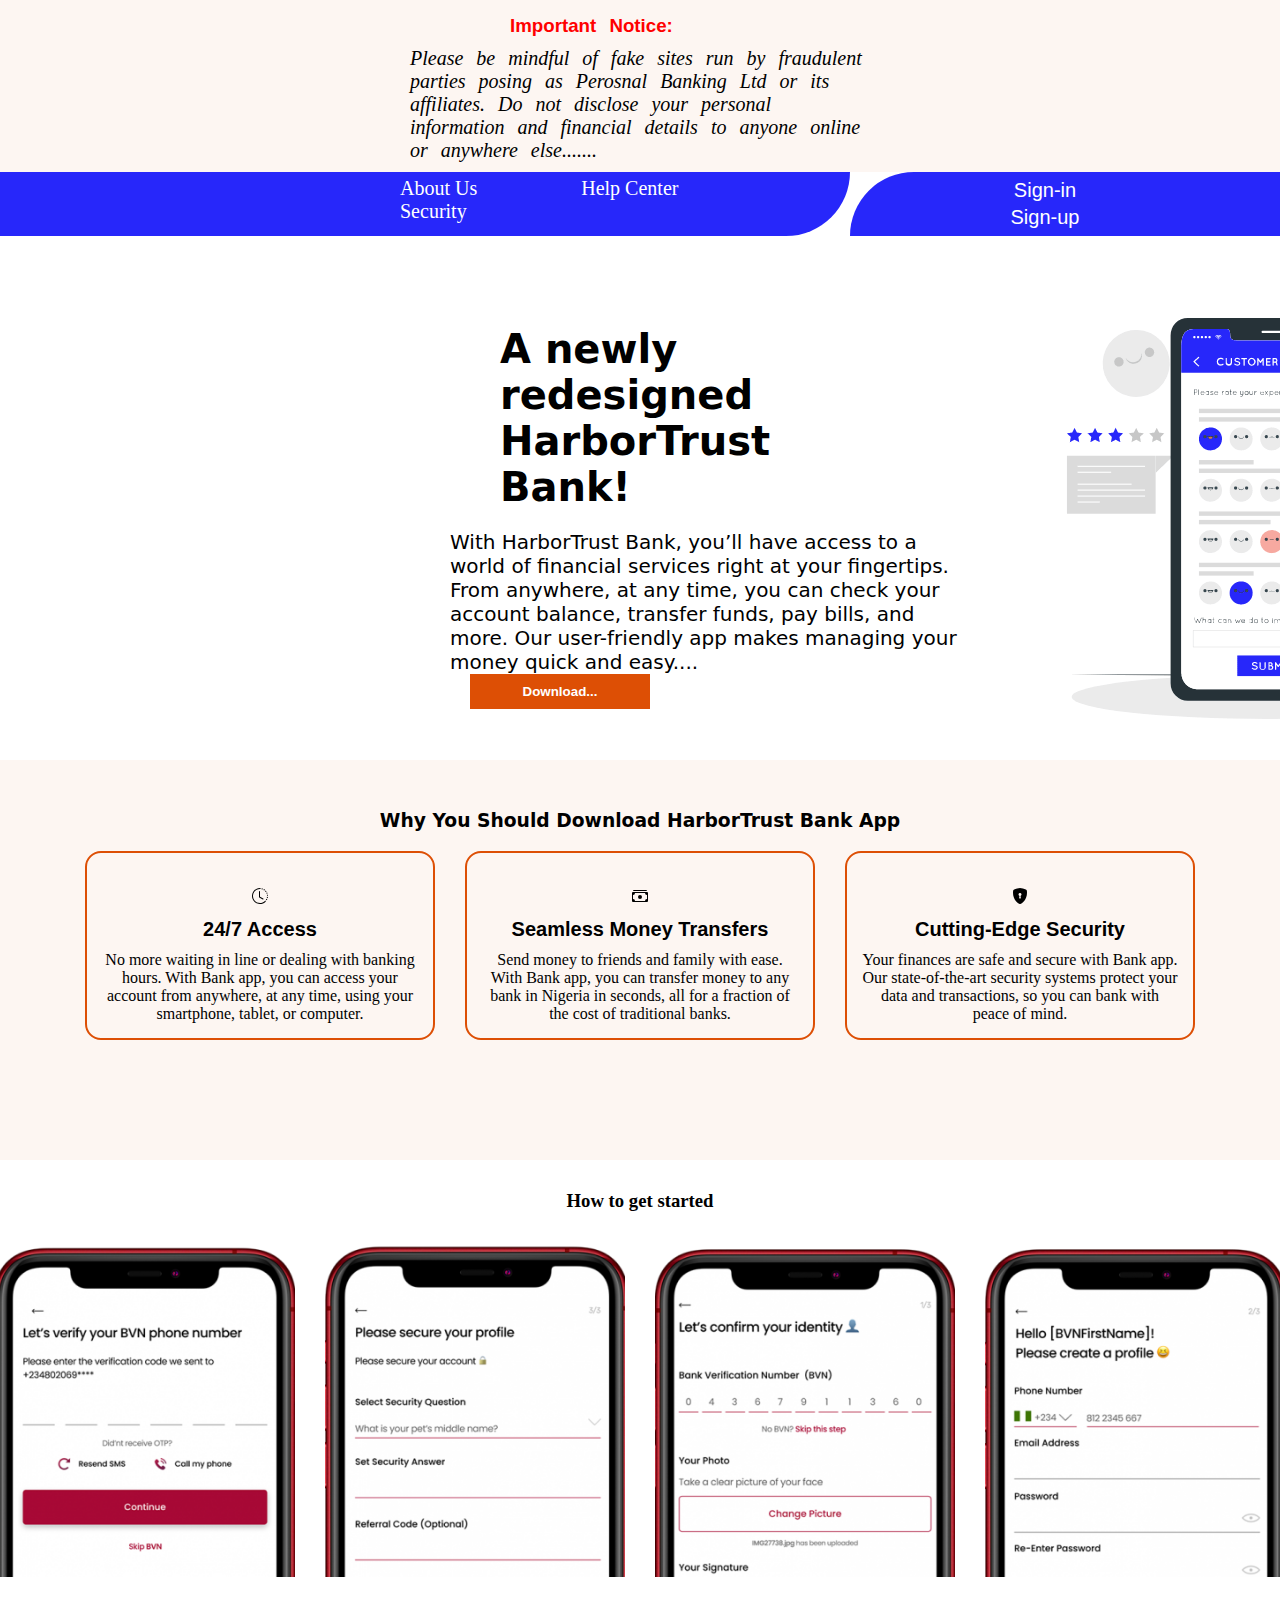
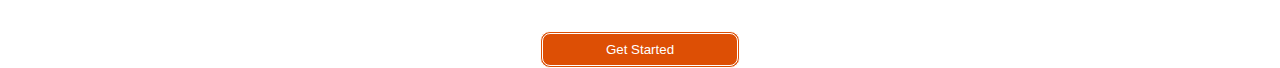
==== index.html @ cfc49578 "another" ====
<!DOCTYPE html>
<html lang="en">

<head>
    <meta charset="UTF-8">
    <meta name="viewport" content="width=device-width, initial-scale=1.0">
    <title>HarborTrust Bank</title>
    <link rel="stylesheet" href="style.css">
    <link href="https://cdn.jsdelivr.net/npm/bootstrap@5.3.2/dist/css/bootstrap.min.css" rel="stylesheet"
        integrity="sha384-T3c6CoIi6uLrA9TneNEoa7RxnatzjcDSCmG1MXxSR1GAsXEV/Dwwykc2MPK8M2HN" crossorigin="anonymous">

    <head>
        <link rel="stylesheet" href="https://cdnjs.cloudflare.com/ajax/libs/animate.css/4.1.1/animate.min.css" />
    </head>
</head>

<body>
    <div id="div">
        <h3>Important Notice:</h3>
        <p id="mind">Please be mindful of fake sites run by fraudulent parties posing as Perosnal Banking Ltd or its
            affiliates. Do not disclose your personal information and financial details to anyone online or anywhere
            else.......</p>
    </div>
    <div id="main">
        <div id="div1">
            <a href="about.html">About Us</a>
            <a href="">Help Center</a>
            <a href="">Security</a>
        </div>
        <div id="div2">
            <button onclick="disp()">Sign-in</button>
            <button onclick="disp2()">Sign-up</button>
        </div>
    </div>

    <div id="oh-new">
        <div id="new" class="animate__animated animate__backInLeft">
            <h2>A newly redesigned HarborTrust Bank!</h2>
            <p>With HarborTrust Bank, you’ll have access to a world of financial services right at your fingertips. From
                anywhere, at any time, you can check your account balance, transfer funds, pay bills, and more. Our
                user-friendly app makes managing your money quick and easy....</p>
            <button>Download...</button>
        </div>
        <div id="img" class="animate__animated animate__backInRight"><img src="image/Customer Survey.gif" alt=""></div>
    </div>

    <main>
        <div id="why">
            <h3>Why You Should Download HarborTrust Bank App</h3>
        </div>
        <section id="oh-sec" class="animate__animated animate__fadeInUp">
            <div id="sec">
                <svg xmlns="http://www.w3.org/2000/svg" width="16" height="16" fill="currentColor"
                    class="bi bi-clock-history" viewBox="0 0 16 16">
                    <path
                        d="M8.515 1.019A7 7 0 0 0 8 1V0a8 8 0 0 1 .589.022l-.074.997zm2.004.45a7.003 7.003 0 0 0-.985-.299l.219-.976c.383.086.76.2 1.126.342l-.36.933zm1.37.71a7.01 7.01 0 0 0-.439-.27l.493-.87a8.025 8.025 0 0 1 .979.654l-.615.789a6.996 6.996 0 0 0-.418-.302zm1.834 1.79a6.99 6.99 0 0 0-.653-.796l.724-.69c.27.285.52.59.747.91l-.818.576zm.744 1.352a7.08 7.08 0 0 0-.214-.468l.893-.45a7.976 7.976 0 0 1 .45 1.088l-.95.313a7.023 7.023 0 0 0-.179-.483zm.53 2.507a6.991 6.991 0 0 0-.1-1.025l.985-.17c.067.386.106.778.116 1.17l-1 .025zm-.131 1.538c.033-.17.06-.339.081-.51l.993.123a7.957 7.957 0 0 1-.23 1.155l-.964-.267c.046-.165.086-.332.12-.501zm-.952 2.379c.184-.29.346-.594.486-.908l.914.405c-.16.36-.345.706-.555 1.038l-.845-.535zm-.964 1.205c.122-.122.239-.248.35-.378l.758.653a8.073 8.073 0 0 1-.401.432l-.707-.707z" />
                    <path d="M8 1a7 7 0 1 0 4.95 11.95l.707.707A8.001 8.001 0 1 1 8 0v1z" />
                    <path
                        d="M7.5 3a.5.5 0 0 1 .5.5v5.21l3.248 1.856a.5.5 0 0 1-.496.868l-3.5-2A.5.5 0 0 1 7 9V3.5a.5.5 0 0 1 .5-.5z" />
                </svg>
                <h5>24/7 Access</h5>
                <p>No more waiting in line or dealing with banking hours. With Bank app, you can access your account
                    from anywhere, at any time, using your smartphone, tablet, or computer.</p>
            </div>
            <div id="sec">
                <svg xmlns="http://www.w3.org/2000/svg" width="16" height="16" fill="currentColor"
                    class="bi bi-cash-stack" viewBox="0 0 16 16">
                    <path d="M1 3a1 1 0 0 1 1-1h12a1 1 0 0 1 1 1H1zm7 8a2 2 0 1 0 0-4 2 2 0 0 0 0 4z" />
                    <path
                        d="M0 5a1 1 0 0 1 1-1h14a1 1 0 0 1 1 1v8a1 1 0 0 1-1 1H1a1 1 0 0 1-1-1V5zm3 0a2 2 0 0 1-2 2v4a2 2 0 0 1 2 2h10a2 2 0 0 1 2-2V7a2 2 0 0 1-2-2H3z" />
                </svg>
                <h5>Seamless Money Transfers</h5>
                <p>Send money to friends and family with ease. With Bank app, you can transfer money to any bank in
                    Nigeria in seconds, all for a fraction of the cost of traditional banks.</p>
            </div>
            <div id="sec">
                <svg xmlns="http://www.w3.org/2000/svg" width="16" height="16" fill="currentColor"
                    class="bi bi-shield-lock-fill" viewBox="0 0 16 16">
                    <path fill-rule="evenodd"
                        d="M8 0c-.69 0-1.843.265-2.928.56-1.11.3-2.229.655-2.887.87a1.54 1.54 0 0 0-1.044 1.262c-.596 4.477.787 7.795 2.465 9.99a11.777 11.777 0 0 0 2.517 2.453c.386.273.744.482 1.048.625.28.132.581.24.829.24s.548-.108.829-.24a7.159 7.159 0 0 0 1.048-.625 11.775 11.775 0 0 0 2.517-2.453c1.678-2.195 3.061-5.513 2.465-9.99a1.541 1.541 0 0 0-1.044-1.263 62.467 62.467 0 0 0-2.887-.87C9.843.266 8.69 0 8 0zm0 5a1.5 1.5 0 0 1 .5 2.915l.385 1.99a.5.5 0 0 1-.491.595h-.788a.5.5 0 0 1-.49-.595l.384-1.99A1.5 1.5 0 0 1 8 5z" />
                </svg>
                <h5>Cutting-Edge Security</h5>
                <p>Your finances are safe and secure with Bank app. Our state-of-the-art security systems protect your
                    data and transactions, so you can bank with peace of mind.</p>
            </div>
        </section>
    </main>

    <div id="start">
        <h3>How to get started</h3>
        <div id="imag">
        <div><img src="image/verify-your-phone-number-p68oiufdu0rmop8qscb4s92v0rpq16zkq2u1sdy8d4.png" alt="" width="300px"></div>
        <div><img src="image/secure-your-profile-p68oilyu4ig1s7l15qnhnt7poavf3x1zowyogwarx4.png" alt=""  width="300px"></div>
        <div><img src="image/confirm-your-identity-p68oifdyso71ixul85t3ocvhilrum1bvc0ea3ykj4o.png" alt=""  width="300px"></div>
        <div><img src="image/create-a-profile-p68oij5bk0c6tdp4m7flybxbw59bgtqsoj0812eyfs.png" alt=""  width="300px"></div>
        </div>
    </div>

    <div id="get">
        <button>Get Started</button>
    </div>

    <footer></footer>
    <script src="https://cdn.jsdelivr.net/npm/bootstrap@5.3.2/dist/js/bootstrap.bundle.min.js"
        integrity="sha384-C6RzsynM9kWDrMNeT87bh95OGNyZPhcTNXj1NW7RuBCsyN/o0jlpcV8Qyq46cDfL"
        crossorigin="anonymous"></script>

        <script src="javascript.js"></script>
</body>

</html>
---- style.css ----
* {
    padding: 0;
    margin: 0;
    box-sizing: border-box;
}

#div {
    width: 100%;
    background-color: #fdf6f2;
    padding: 10px;
    word-spacing: 8px;
}

#div>h3 {
    margin-top: 5px;
    color: red;
    font-family: sans-serif;
    margin-left: 500px;
}

#mind {
    margin-left: 400px;
    margin-right: 400px;
    margin-top: 10px;
    font-style: italic;
    font-size: 20px;
    /* animation: mind 50s 1ms forwards infinite; */
    /* transform: translate(400px); */
}

/* @keyframes mind{ */
/* from{ */
/* transform: translate(100%); */
/* } */
/* to{ */
/* transform: translate(-100%); */
/* } */
/* } */
#main {
    display: flex;
}

#div1 {
    width: 100%;
    padding: 5px;
    background-color: rgb(39, 39, 250);
    border-bottom-right-radius: 100px;
    padding-left: 300px;
}

#div1>a {
    color: white;
    margin-left: 100px;
    text-decoration: none;
    font-family: serif;
    font-size: 20px;
}

#div2 {
    width: 50%;
    padding: 5px;
    background-color: rgb(39, 39, 250);
    text-align: right;
    padding-right: 160px;
    /* margin-left: 960px; */
    border-top-left-radius: 100px;
}

#div2>a{
    text-decoration: none !important;
    color: white;
}

#div2>button{
    padding: 2px;
    width: 150px;
    margin-left: 60px;
    font-family: sans-serif;
    font-size: 20px;
    text-decoration: none;
    cursor: pointer;
    border: none;
    background-color: rgb(39, 39, 250);
    color: white;
}

#div2>button:hover{
    background-color: white;
    color: #dd4f05;
    border-radius: 100px;
}

#oh-new{
    display: flex;
}

#new{
    /* margin: 100px 300px; */
    margin-top: 90px;
    margin-left: 400px;
    margin-right: 50px;
    
}

#new>p{
    margin-left: 50px;
    margin-right: 10px;
    margin-top: 20px;
    font-family: system-ui, -apple-system, BlinkMacSystemFont, 'Segoe UI', Roboto, Oxygen, Ubuntu, Cantarell, 'Open Sans', 'Helvetica Neue', sans-serif;
    font-size: 20px;
}

#new>h2{
    margin-left: 100px;
    margin-right: 200px;
    font-family: system-ui, -apple-system, BlinkMacSystemFont, 'Segoe UI', Roboto, Oxygen, Ubuntu, Cantarell, 'Open Sans', 'Helvetica Neue', sans-serif;
    font-size: 40px;
}

#new>button{
    margin-left: 70px;
    width: 180px;
    padding: 10px;
    border: none;
    background-color: #dd4f05;
    color: white;
    font-family: sans-serif;
    font-weight: 700;
}

#img{
    margin-top: 20px;
    margin-right: 300px;
}

#why{
    text-align: center;
    padding-top: 50px;
}

#why>h3{
    font-family: system-ui, -apple-system, BlinkMacSystemFont, 'Segoe UI', Roboto, Oxygen, Ubuntu, Cantarell, 'Open Sans', 'Helvetica Neue', sans-serif;
    font-weight: 700;
}

main{
    width: 100%;
    height: 400px;
    background-color: #fdf6f2;
}

#oh-sec{
    display: flex;
    justify-content: center;
    gap: 30px;
}

#sec{
    width: 350px;
    padding: 15px;
    border: 2px solid #dd4f05;
    border-radius: 1rem;
    text-align: center;
    margin-top: 20px;
}

#sec>svg{
    margin-top: 20px;
    margin-bottom: 10px;
}

#sec>svg:hover{
    color: #dd4f05;
}

#sec>h5{
    font-family: sans-serif;
    font-weight: bold;
    font-size: 20px;
    margin-bottom: 10px;
}

     /* About */
     *{
        padding: 0;
        margin: 0;
        box-sizing: border-box;
    }

#about{
    width: 100%;
    height: 700px;
    background-color: #3ed6ad;
    background-image: url(image/banner-c0c076bf.png);
    background-size: cover;
    background-repeat: no-repeat;
    padding-top: 170px;
    text-align: center;
}

#body{
    width: 1000px;
    height: 800px;
    background-color: white;
    margin-left: 25%;
    border-radius: 10px;
}

#start{
    text-align: center;
    margin-top: 30px;
}

#imag{
    margin-top: 30px;
    display: flex;
    justify-content: center;
    gap: 30px;
}

#imag>div:hover{
    border: 1px solid white;
}

#get{
    text-align: center;
    margin-top: 50px;
}

#get>button{
    width: 200px;
    padding: 8px;
    border-radius: 10px;
    border: none;
    background-color: #dd4f05;
    color: white;
    border-style: double;
}
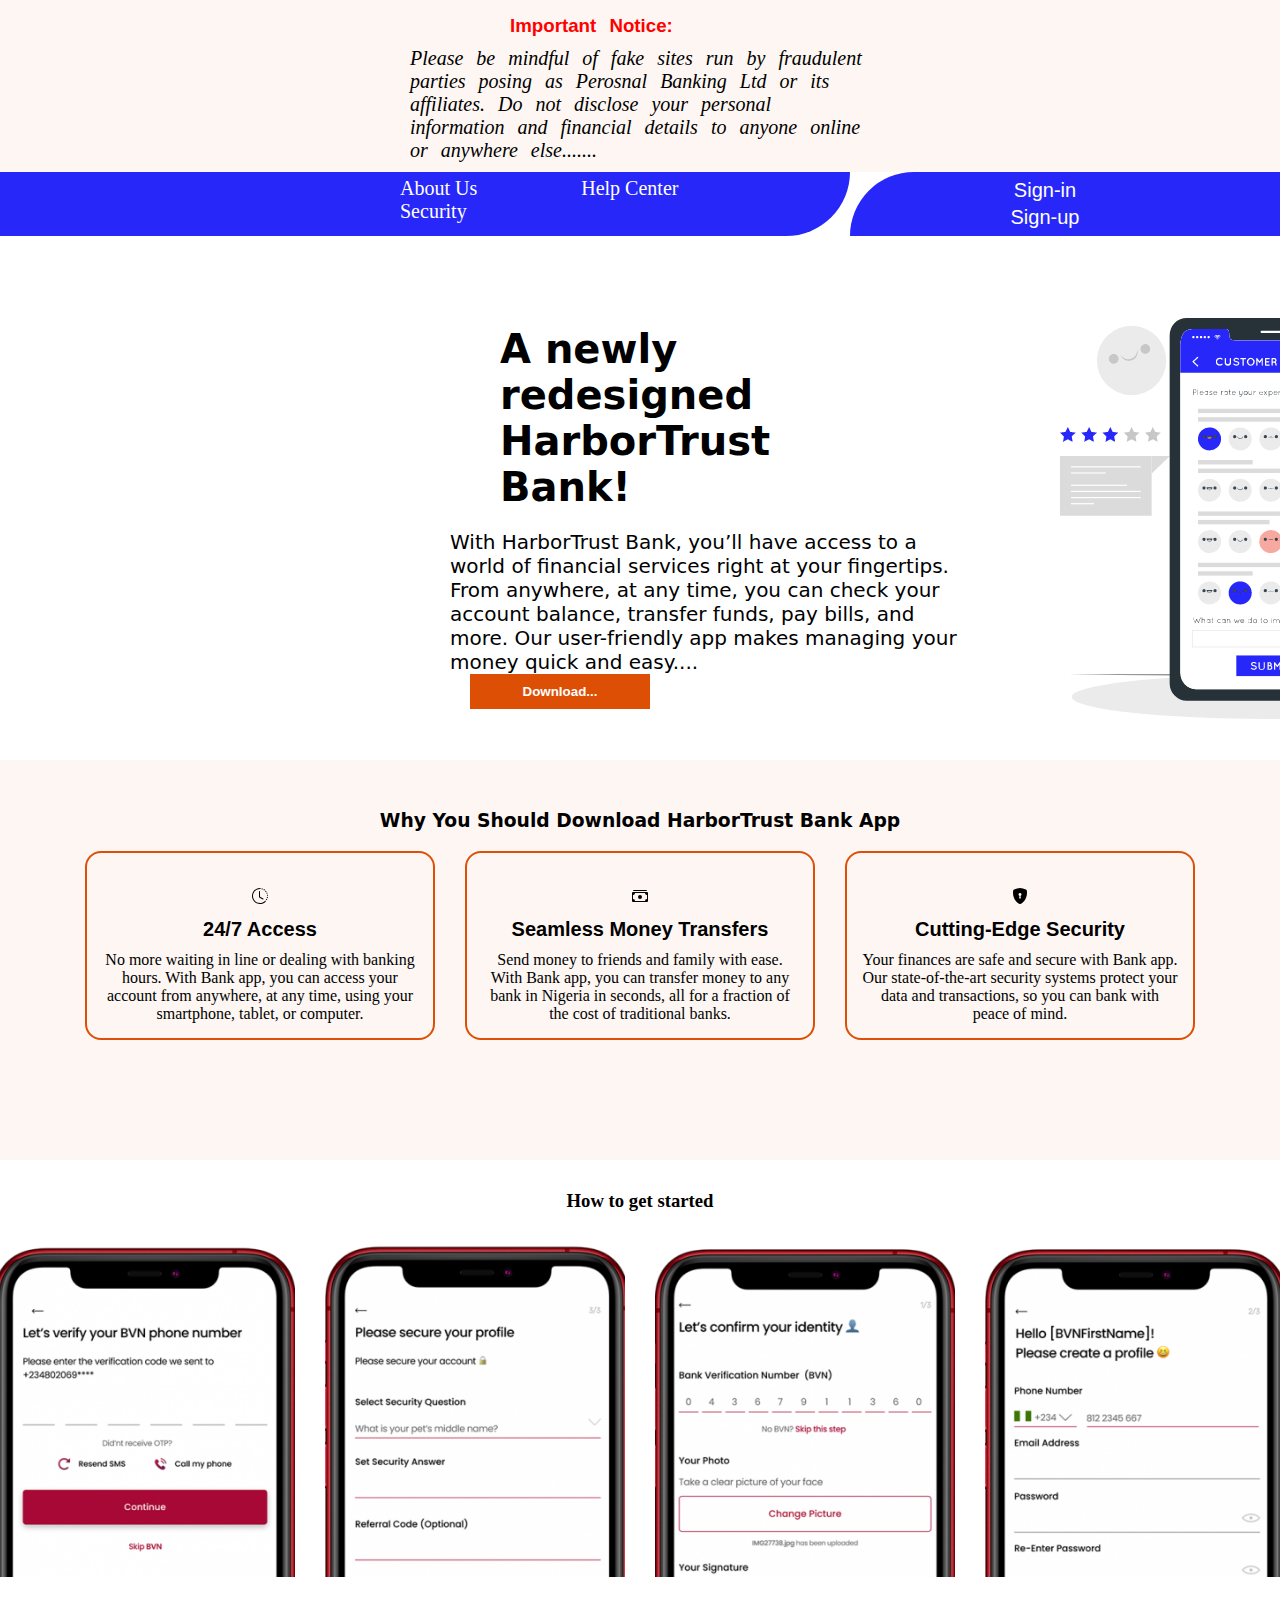
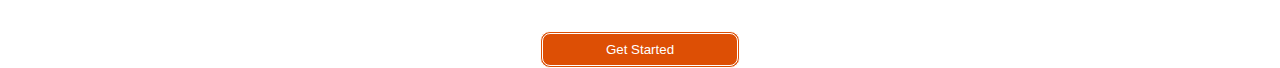
==== commit ea1dd3ce: "more" ====
--- a/index.html
+++ b/index.html
@@ -89,10 +89,10 @@
     <div id="start">
         <h3>How to get started</h3>
         <div id="imag">
-        <div><img src="image/verify-your-phone-number-p68oiufdu0rmop8qscb4s92v0rpq16zkq2u1sdy8d4.png" alt="" width="300px"></div>
-        <div><img src="image/secure-your-profile-p68oilyu4ig1s7l15qnhnt7poavf3x1zowyogwarx4.png" alt=""  width="300px"></div>
-        <div><img src="image/confirm-your-identity-p68oifdyso71ixul85t3ocvhilrum1bvc0ea3ykj4o.png" alt=""  width="300px"></div>
-        <div><img src="image/create-a-profile-p68oij5bk0c6tdp4m7flybxbw59bgtqsoj0812eyfs.png" alt=""  width="300px"></div>
+        <div id="ver"><img src="image/verify-your-phone-number-p68oiufdu0rmop8qscb4s92v0rpq16zkq2u1sdy8d4.png" alt="" width="300px"></div>
+        <div id="ver"><img src="image/secure-your-profile-p68oilyu4ig1s7l15qnhnt7poavf3x1zowyogwarx4.png" alt=""  width="300px"></div>
+        <div id="ver"><img src="image/confirm-your-identity-p68oifdyso71ixul85t3ocvhilrum1bvc0ea3ykj4o.png" alt=""  width="300px"></div>
+        <div id="ver"><img src="image/create-a-profile-p68oij5bk0c6tdp4m7flybxbw59bgtqsoj0812eyfs.png" alt=""  width="300px"></div>
         </div>
     </div>
 
--- a/style.css
+++ b/style.css
@@ -218,9 +218,13 @@
     gap: 30px;
 }
 
-#imag>div:hover{
-    border: 1px solid white;
-}
+#ver:hover{
+    transition: all 1s ease-in;
+    scale: 110% !important;
+}
+
+
+
 
 #get{
     text-align: center;
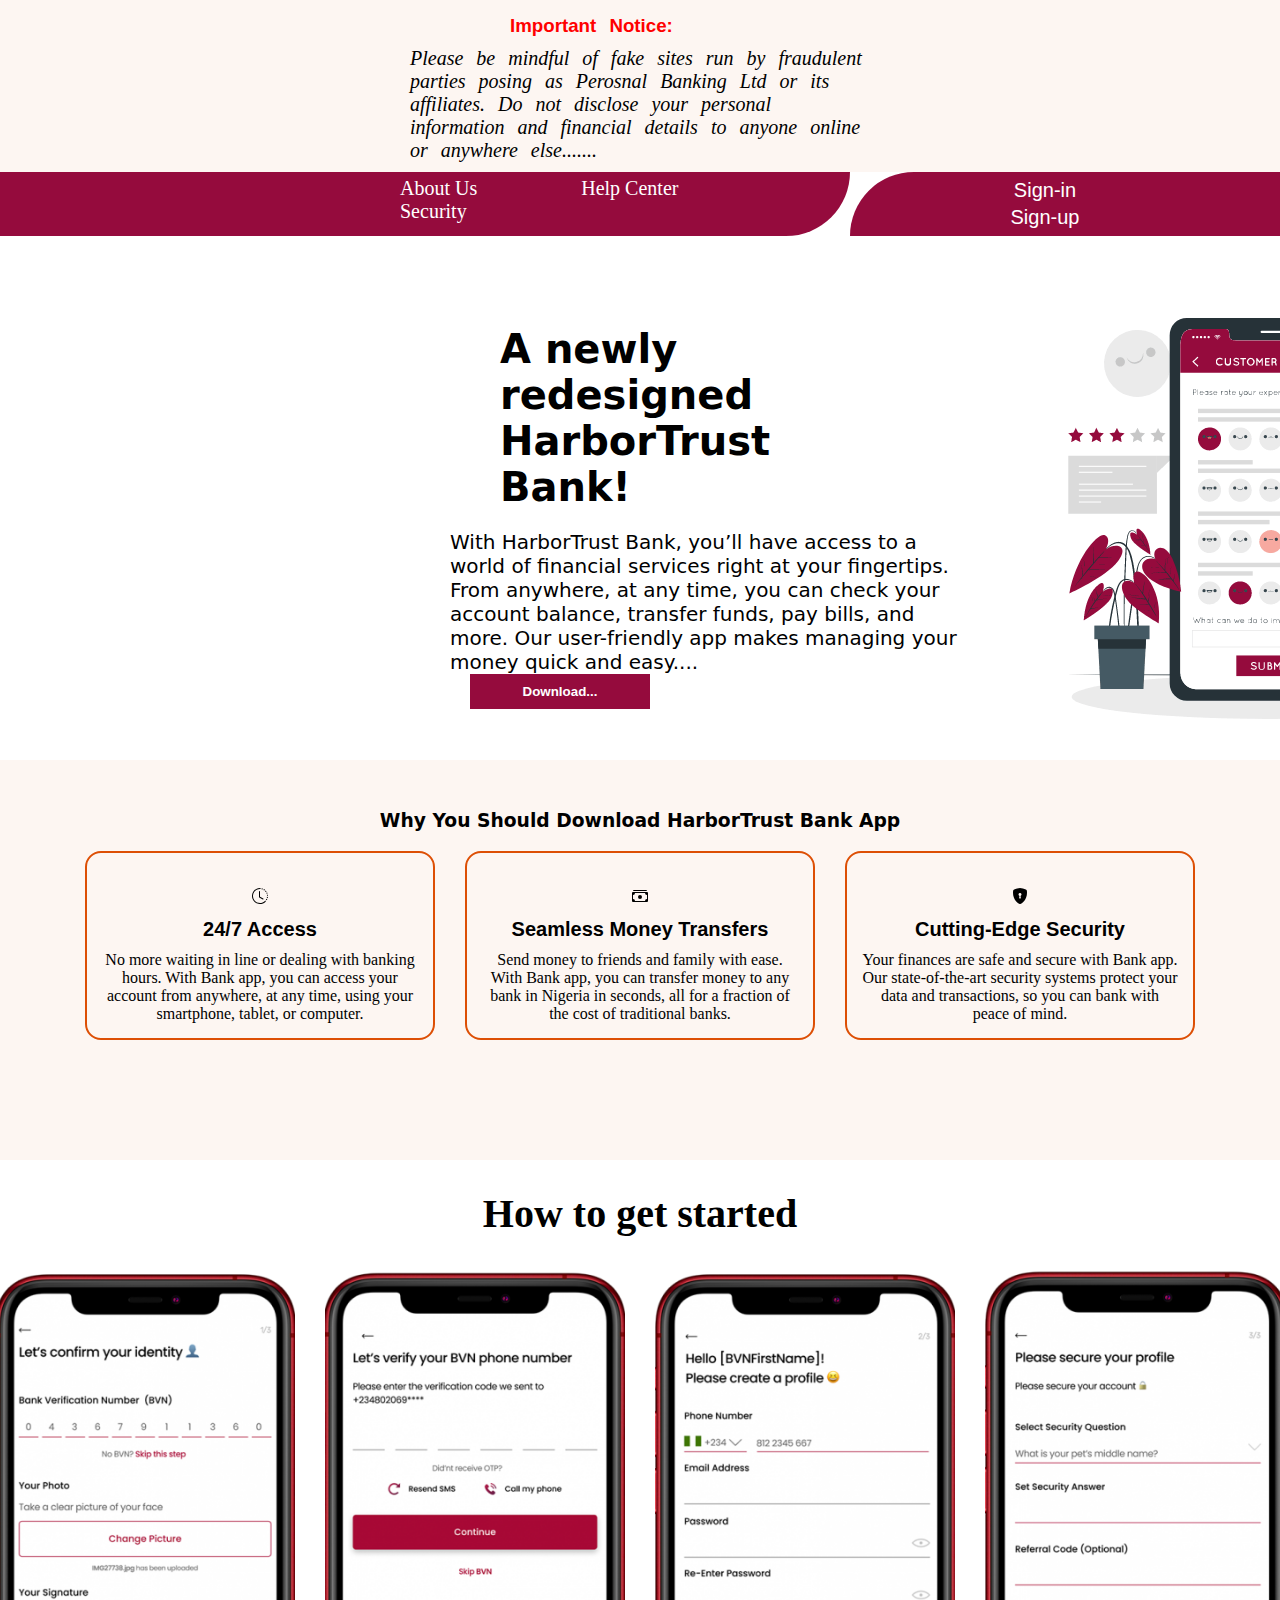
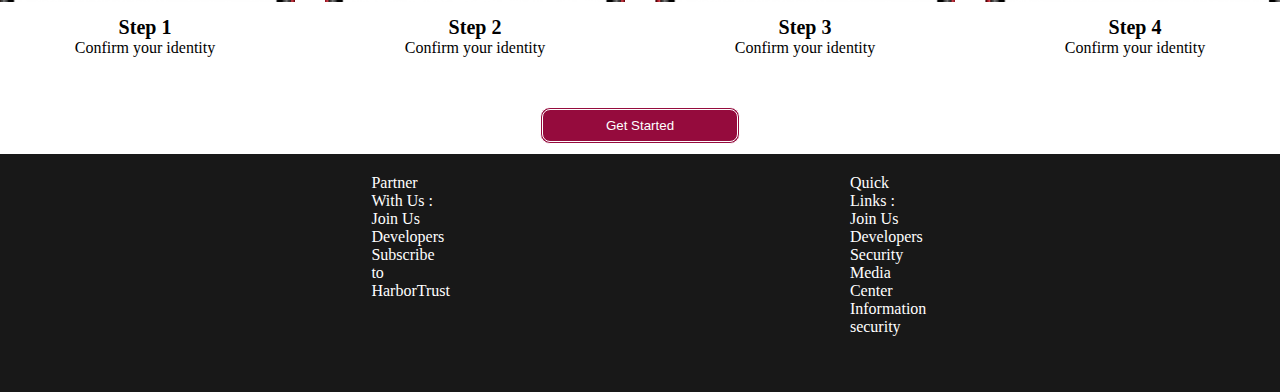
==== commit 7184d4f3: "add more" ====
--- a/index.html
+++ b/index.html
@@ -89,10 +89,22 @@
     <div id="start">
         <h3>How to get started</h3>
         <div id="imag">
-        <div id="ver"><img src="image/verify-your-phone-number-p68oiufdu0rmop8qscb4s92v0rpq16zkq2u1sdy8d4.png" alt="" width="300px"></div>
-        <div id="ver"><img src="image/secure-your-profile-p68oilyu4ig1s7l15qnhnt7poavf3x1zowyogwarx4.png" alt=""  width="300px"></div>
-        <div id="ver"><img src="image/confirm-your-identity-p68oifdyso71ixul85t3ocvhilrum1bvc0ea3ykj4o.png" alt=""  width="300px"></div>
-        <div id="ver"><img src="image/create-a-profile-p68oij5bk0c6tdp4m7flybxbw59bgtqsoj0812eyfs.png" alt=""  width="300px"></div>
+        <div id="ver"><img src="image/confirm-your-identity-p68oifdyso71ixul85t3ocvhilrum1bvc0ea3ykj4o.png" alt=""  width="300px">
+            <h4>Step 1</h4>
+            <p>Confirm your identity</p>
+        </div>
+        <div id="ver"><img src="image/verify-your-phone-number-p68oiufdu0rmop8qscb4s92v0rpq16zkq2u1sdy8d4.png" alt="" width="300px">
+            <h4>Step 2</h4>
+            <p>Confirm your identity</p>
+        </div>
+        <div id="ver"><img src="image/create-a-profile-p68oij5bk0c6tdp4m7flybxbw59bgtqsoj0812eyfs.png" alt=""  width="300px">
+            <h4>Step 3</h4>
+            <p>Confirm your identity</p>
+        </div>
+        <div id="ver"><img src="image/secure-your-profile-p68oilyu4ig1s7l15qnhnt7poavf3x1zowyogwarx4.png" alt=""  width="300px">
+            <h4>Step 4</h4>
+            <p>Confirm your identity</p>
+        </div>
         </div>
     </div>
 
@@ -100,7 +112,42 @@
         <button>Get Started</button>
     </div>
 
-    <footer></footer>
+    <footer>
+        <div id="foot">
+        <div id="Company">
+            <p>Company:</p>
+            <p id="com"><a href="">About us</a></p>
+            <p><a href="">HarborTrust Bank</a></p>
+            <p><a href="">Help Center</a></p>
+            <p><a href="">Security and fraud</a></p>
+            <p><a href="">Website Accessibility</a></p>
+            <p><a href="">Privacy Policy</a></p>
+        </div>
+
+        <div id="Partner">
+            <p>Partner With Us :</p>
+            <p><a href="">Join Us</a></p>
+            <p><a href="">Developers</a></p>
+            <p><a href="">Subscribe to HarborTrust</a></p>
+        </div>
+
+        <div id="quick">
+            <p>Quick Links :</p>
+            <p><a href="">Join Us</a></p>
+            <p><a href="">Developers</a></p>
+            <p><a href="">Security</a></p>
+            <p><a href="">Media Center</a></p>
+            <p><a href="">Information security</a></p>
+        </div>
+
+        <div id="support">
+            <p>Supported :</p>
+            <img src="" alt="">
+            <p><a href="">Connect with us :</a></p>
+            <img src="" alt="">
+        </div>
+    </div>
+    </footer>
     <script src="https://cdn.jsdelivr.net/npm/bootstrap@5.3.2/dist/js/bootstrap.bundle.min.js"
         integrity="sha384-C6RzsynM9kWDrMNeT87bh95OGNyZPhcTNXj1NW7RuBCsyN/o0jlpcV8Qyq46cDfL"
         crossorigin="anonymous"></script>
--- a/style.css
+++ b/style.css
@@ -43,7 +43,7 @@
 #div1 {
     width: 100%;
     padding: 5px;
-    background-color: rgb(39, 39, 250);
+    background-color: #950b3d;
     border-bottom-right-radius: 100px;
     padding-left: 300px;
 }
@@ -59,7 +59,7 @@
 #div2 {
     width: 50%;
     padding: 5px;
-    background-color: rgb(39, 39, 250);
+    background-color: #950b3d;
     text-align: right;
     padding-right: 160px;
     /* margin-left: 960px; */
@@ -80,13 +80,13 @@
     text-decoration: none;
     cursor: pointer;
     border: none;
-    background-color: rgb(39, 39, 250);
+    background-color: #950b3d;
     color: white;
 }
 
 #div2>button:hover{
     background-color: white;
-    color: #dd4f05;
+    color:#950b3d;
     border-radius: 100px;
 }
 
@@ -122,7 +122,7 @@
     width: 180px;
     padding: 10px;
     border: none;
-    background-color: #dd4f05;
+    background-color: #950b3d;
     color: white;
     font-family: sans-serif;
     font-weight: 700;
@@ -179,6 +179,116 @@
     font-size: 20px;
     margin-bottom: 10px;
 }
+
+#start{
+    text-align: center;
+    margin-top: 30px;
+}
+
+#start>h3{
+    font-weight: bold;
+    font-size: 40px;
+}
+
+#imag{
+    margin-top: 30px;
+    display: flex;
+    justify-content: center;
+    gap: 30px;
+}
+
+#ver:hover{
+    transition: all 1s ease-in;
+    scale: 110% !important;
+}
+
+#ver>h4{
+    margin-top: 10px;
+    font-size: 20px;
+    font-weight: bold;
+}
+
+#get{
+    text-align: center;
+    margin-top: 50px;
+}
+
+#get>button{
+    width: 200px;
+    padding: 8px;
+    border-radius: 10px;
+    border: none;
+    background-color:#950b3d;
+    color: white;
+    border-style: double;
+}
+
+#foot{
+    margin-top: 10px;
+    background-color: #181818;
+    display: flex;
+    justify-content: center;
+    padding: 20px;
+    gap: 400px;
+}
+
+#Company{
+    color: white;
+}
+
+#Company>p>a{
+    color: white !important;
+    text-decoration: none;
+}
+
+#Company>p>a:hover{
+    color: #950b3d !important;
+}
+
+#Partner{
+    color: white;
+}
+
+#Partner>p>a{
+    color: white !important;
+    text-decoration: none;
+}
+
+#Partner>p>a:hover{
+    color: #950b3d !important;
+}
+
+#quick{
+    color: white;
+}
+
+#quick>p>a{
+    color: white !important;
+    text-decoration: none;
+}
+
+#quick>p>a:hover{
+    color: #950b3d !important;
+}
+
+#support{
+    color: white;
+}
+
+#support>p>a{
+    color: white !important;
+    text-decoration: none;
+}
+
+#support>p>a:hover{
+    color: #950b3d !important;
+}
+
+
+
+
+
+
 
      /* About */
      *{
@@ -204,39 +314,4 @@
     background-color: white;
     margin-left: 25%;
     border-radius: 10px;
-}
-
-#start{
-    text-align: center;
-    margin-top: 30px;
-}
-
-#imag{
-    margin-top: 30px;
-    display: flex;
-    justify-content: center;
-    gap: 30px;
-}
-
-#ver:hover{
-    transition: all 1s ease-in;
-    scale: 110% !important;
-}
-
-
-
-
-#get{
-    text-align: center;
-    margin-top: 50px;
-}
-
-#get>button{
-    width: 200px;
-    padding: 8px;
-    border-radius: 10px;
-    border: none;
-    background-color: #dd4f05;
-    color: white;
-    border-style: double;
 }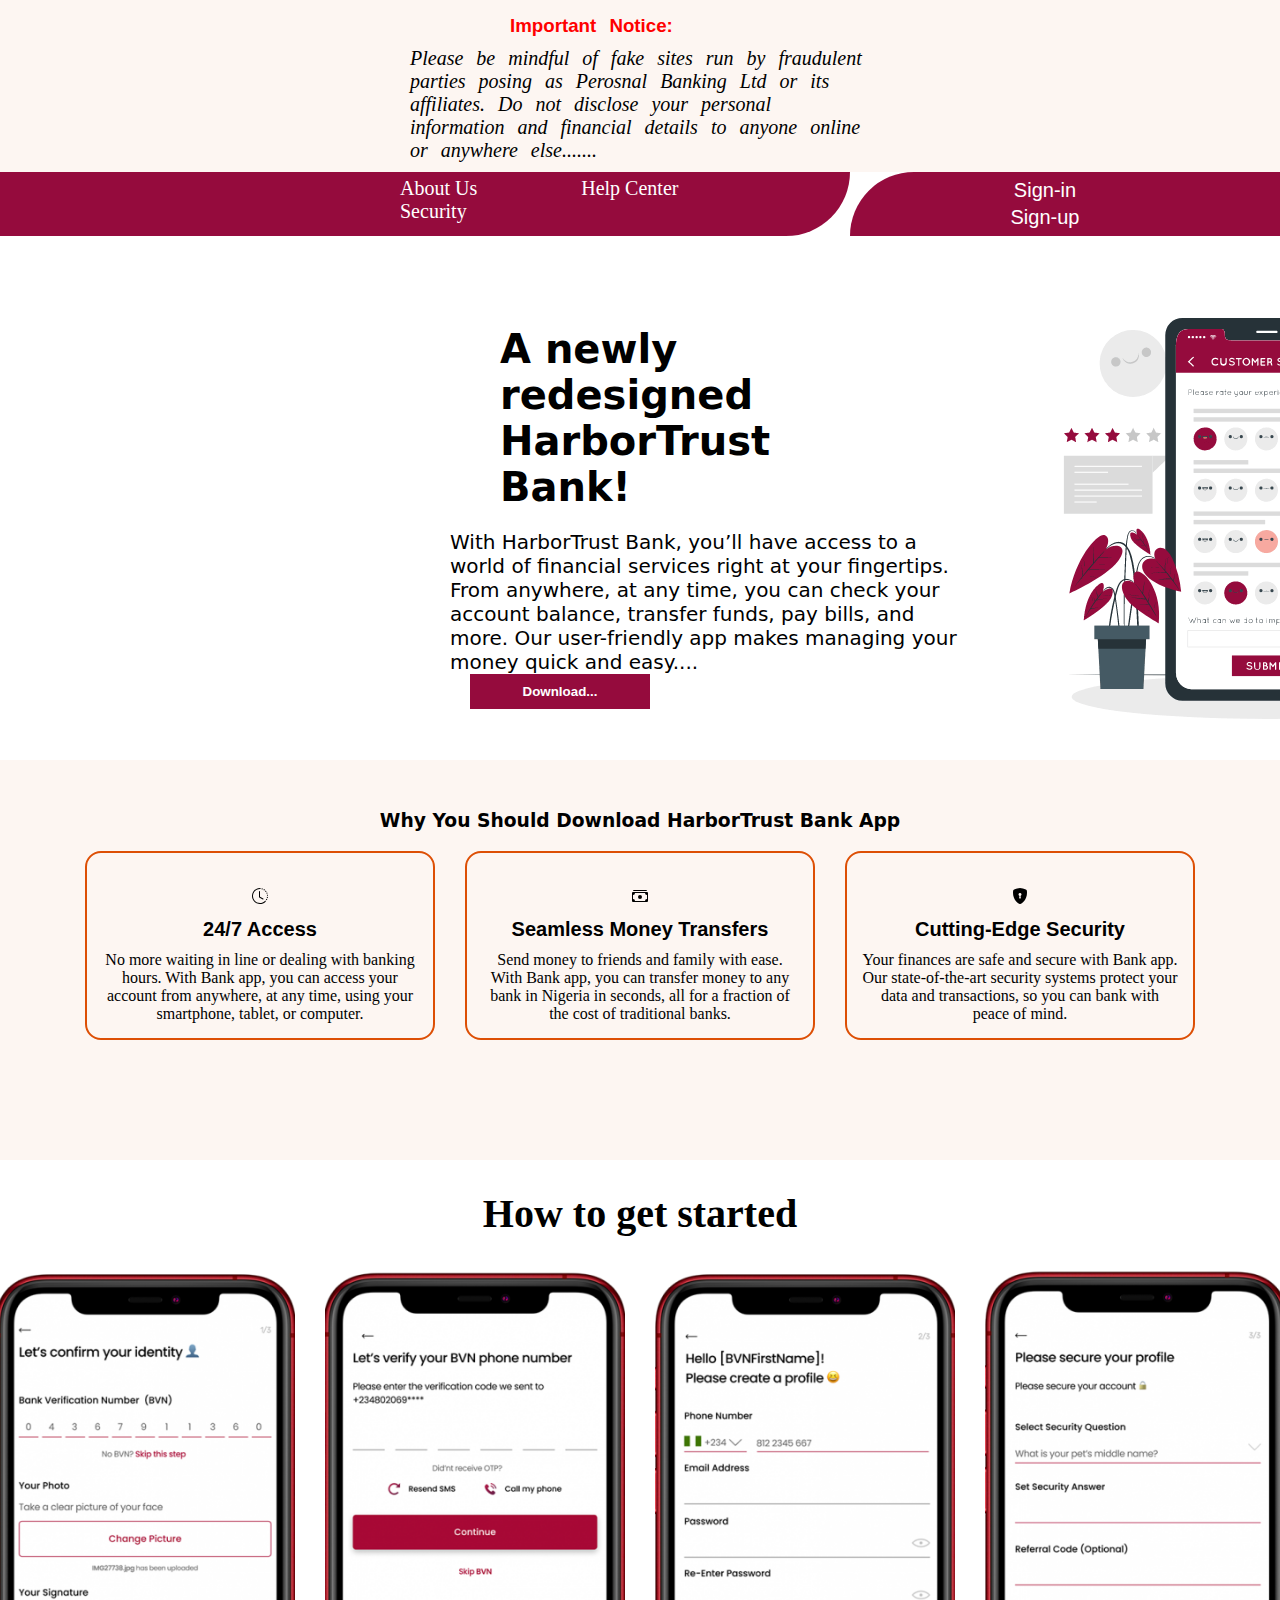
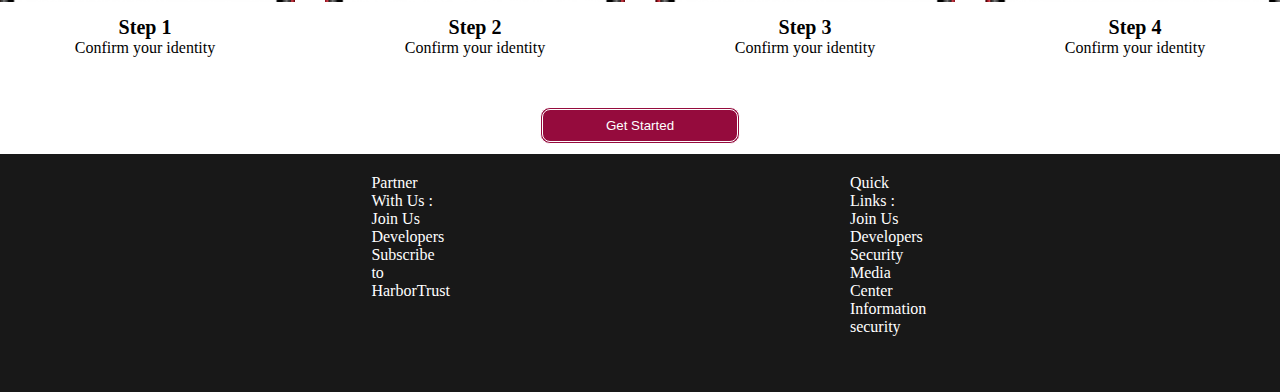
==== commit d9f8b418: "add more" ====
--- a/index.html
+++ b/index.html
@@ -6,8 +6,6 @@
     <meta name="viewport" content="width=device-width, initial-scale=1.0">
     <title>HarborTrust Bank</title>
     <link rel="stylesheet" href="style.css">
-    <link href="https://cdn.jsdelivr.net/npm/bootstrap@5.3.2/dist/css/bootstrap.min.css" rel="stylesheet"
-        integrity="sha384-T3c6CoIi6uLrA9TneNEoa7RxnatzjcDSCmG1MXxSR1GAsXEV/Dwwykc2MPK8M2HN" crossorigin="anonymous">
 
     <head>
         <link rel="stylesheet" href="https://cdnjs.cloudflare.com/ajax/libs/animate.css/4.1.1/animate.min.css" />
@@ -44,7 +42,7 @@
         <div id="img" class="animate__animated animate__backInRight"><img src="image/Customer Survey.gif" alt=""></div>
     </div>
 
-    <main>
+    <main class="all">
         <div id="why">
             <h3>Why You Should Download HarborTrust Bank App</h3>
         </div>
@@ -148,9 +146,7 @@
         </div>
     </div>
     </footer>
-    <script src="https://cdn.jsdelivr.net/npm/bootstrap@5.3.2/dist/js/bootstrap.bundle.min.js"
-        integrity="sha384-C6RzsynM9kWDrMNeT87bh95OGNyZPhcTNXj1NW7RuBCsyN/o0jlpcV8Qyq46cDfL"
-        crossorigin="anonymous"></script>
+
 
         <script src="javascript.js"></script>
 </body>
--- a/style.css
+++ b/style.css
@@ -2,6 +2,7 @@
     padding: 0;
     margin: 0;
     box-sizing: border-box;
+  
 }
 
 #div {
@@ -314,4 +315,86 @@
     background-color: white;
     margin-left: 25%;
     border-radius: 10px;
+}
+
+
+
+
+@media(max-width:780px){
+ #main{
+    width: 100%;
+    /* display: none; */
+ }
+ #div2> button{
+    background-color: transparent;
+    margin-left: 0px;
+ }
+#div1>a{
+    margin-left: 30px;
+    margin-top: 80px;
+}
+ #div1{
+    width: 50%;
+    padding-left:0px;
+ }
+ #div2{
+    justify-content: space-around;
+    align-items: center;
+    width:50%;
+    font-size: 7px;
+    display: flex;
+  }
+  #div{
+    display: none;
+  }
+  #oh .new{
+    display: flex;
+    justify-content: center;
+    align-items: center;
+    width: 60%;
+  }
+  #new{
+    margin-left:30px;
+    margin-right:0px;
+  }
+  #new h2{
+    width: 100%;
+  }
+  #new h2{
+    margin-left: 0px;
+    font-size: 28px;
+    width: 100%;
+  }
+  #new p{
+    font-size: 17px;
+    margin-left: 0px;
+  }
+  #new button{
+    margin-left: 0px;
+    margin-top: 30px;
+  }
+  #img img{
+    margin-top: 50px;
+    width: 340px;
+  }
+  #imag img{
+    width: 150px;
+  }
+  #oh-sec{
+    gap: 5px;
+    flex-direction: column;
+  }#sec{
+    margin-left: 100px;
+    width: 550px;
+    height: 200px;
+  }
+  #foot{
+    gap: 50px;
+    /* display: none; */
+  }
+main{
+    width: 100%;
+    overflow-x: hidden;
+    height: 800px;
+}
 }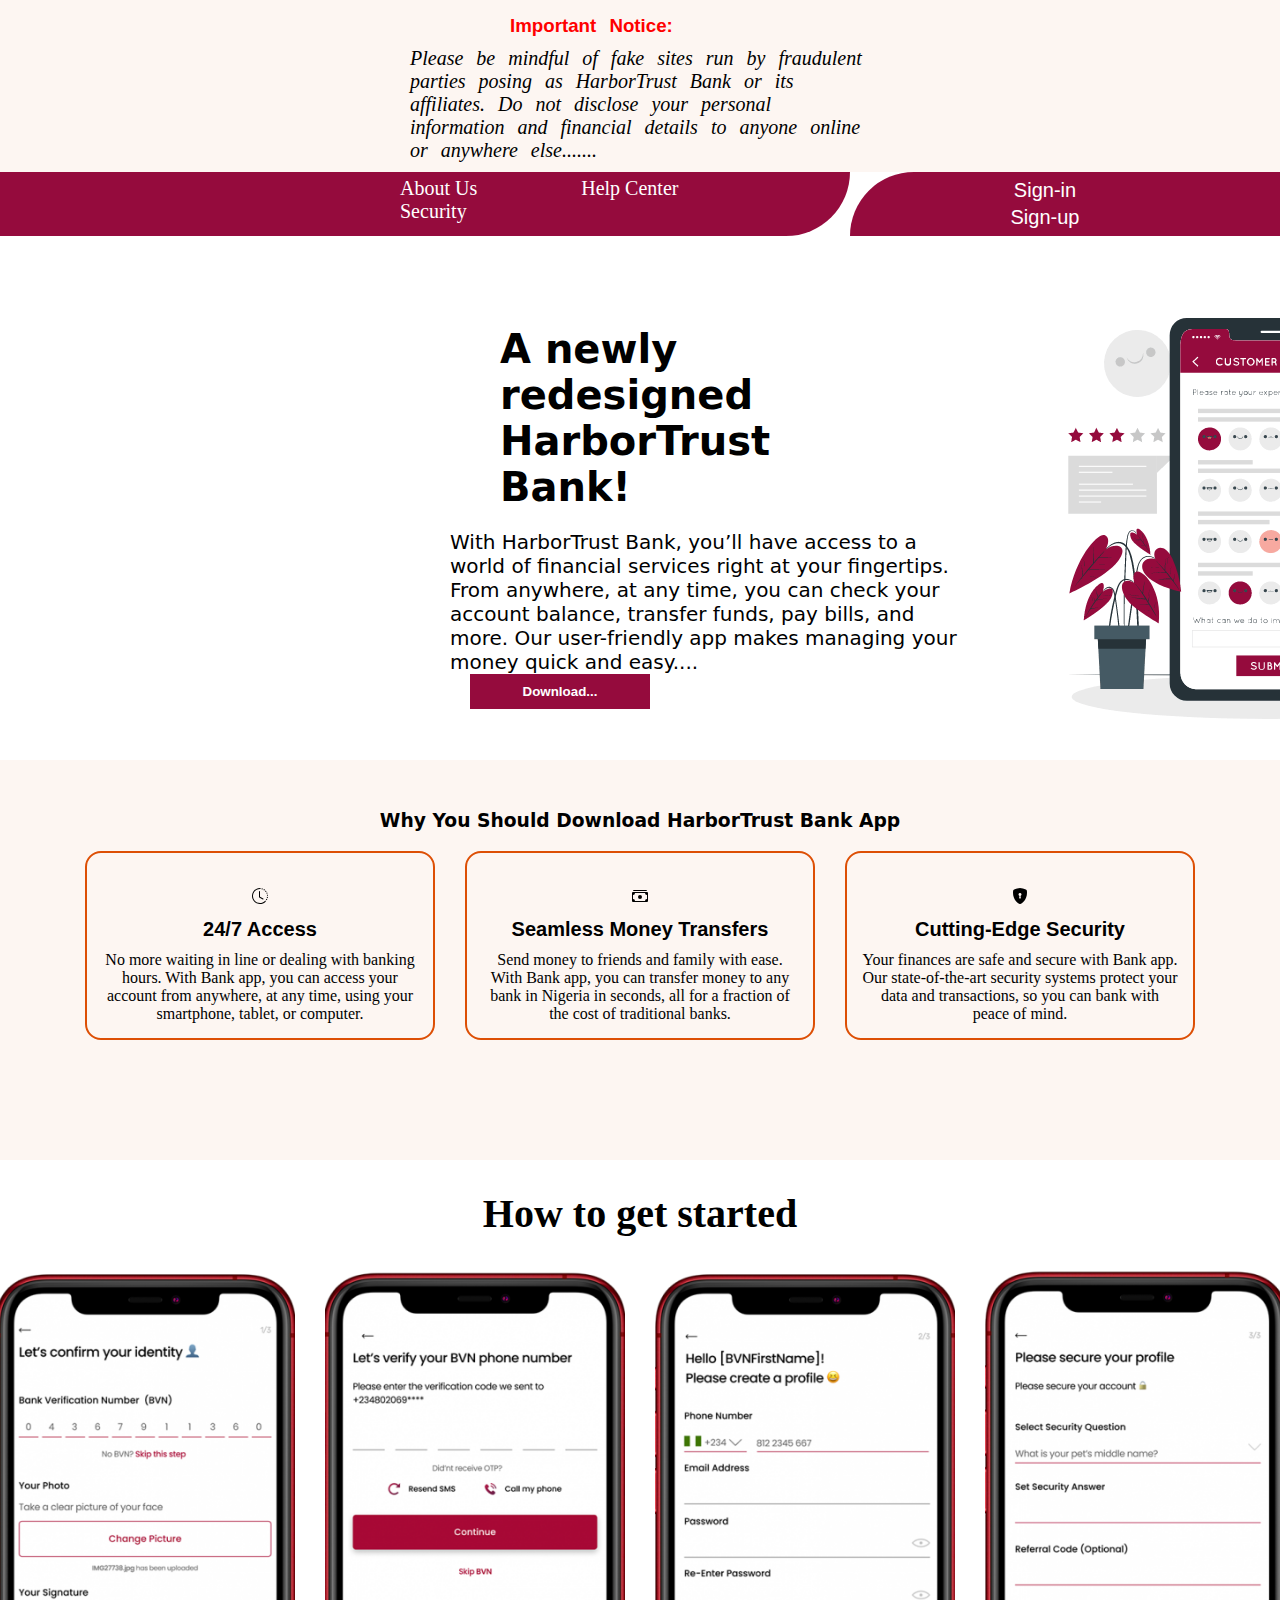
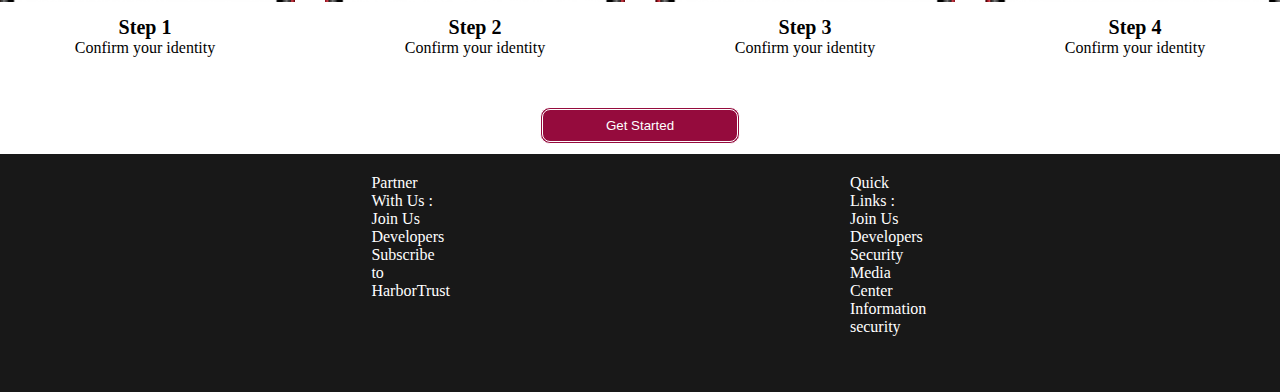
==== commit 5f320275: "add more" ====
--- a/index.html
+++ b/index.html
@@ -15,15 +15,15 @@
 <body>
     <div id="div">
         <h3>Important Notice:</h3>
-        <p id="mind">Please be mindful of fake sites run by fraudulent parties posing as Perosnal Banking Ltd or its
+        <p id="mind">Please be mindful of fake sites run by fraudulent parties posing as HarborTrust Bank or its
             affiliates. Do not disclose your personal information and financial details to anyone online or anywhere
             else.......</p>
     </div>
     <div id="main">
         <div id="div1">
             <a href="about.html">About Us</a>
-            <a href="">Help Center</a>
-            <a href="">Security</a>
+            <a href="HelpCenter.html">Help Center</a>
+            <a href="Security.html">Security</a>
         </div>
         <div id="div2">
             <button onclick="disp()">Sign-in</button>
@@ -44,7 +44,7 @@
 
     <main class="all">
         <div id="why">
-            <h3>Why You Should Download HarborTrust Bank App</h3>
+            <h3 class="animate__animated animate__fadeInUp">Why You Should Download HarborTrust Bank App</h3>
         </div>
         <section id="oh-sec" class="animate__animated animate__fadeInUp">
             <div id="sec">
--- a/style.css
+++ b/style.css
@@ -301,7 +301,7 @@
 #about{
     width: 100%;
     height: 700px;
-    background-color: #3ed6ad;
+    background-color:  #950b3d;
     background-image: url(image/banner-c0c076bf.png);
     background-size: cover;
     background-repeat: no-repeat;
@@ -309,16 +309,84 @@
     text-align: center;
 }
 
+#about>h1{
+    color: white;
+}
+
+strong{
+    font-family: sans-serif;
+    font-size: 20px;
+}
+
 #body{
     width: 1000px;
-    height: 800px;
+    height: 700px;
     background-color: white;
     margin-left: 25%;
     border-radius: 10px;
-}
-
-
-
+    padding-top: 30px;
+    padding-left: 40px;
+    padding-right: 40px;
+}
+
+#body>p{
+    font-family: 'Segoe UI', Tahoma, Geneva, Verdana, sans-serif;
+    font-size: 25px;
+    font-style: italic;
+    margin-top: 30px;
+    word-spacing: 10px;
+}
+
+/* security */
+
+.div {
+    width: 100%;
+    background-color: #fdf6f2;
+    padding: 10px;
+    word-spacing: 8px;
+    border: solid 1px  #950b3d;
+    box-shadow:1px 1px 2px #950b3d;
+}
+
+.div>h3 {
+    margin-top: 5px;
+    color: red;
+    font-family: sans-serif;
+    margin-left: 500px;
+}
+
+.mind {
+    margin-left: 400px;
+    margin-right: 400px;
+    margin-top: 10px;
+    font-style: italic;
+    font-size: 20px;
+}
+
+.sec{
+    width: 100%;
+    height: 300px;
+    background-image: url(image/personal-e-banking-banner.jpg);
+    background-size: cover;
+    background-position: bottom;
+}
+
+.dive{
+    display: flex;
+    margin-top: 2px;
+    margin-left: 400px;
+    padding-top: 50px;
+    font-size: 25px;
+}
+
+.dive>p>a{
+    text-decoration: none;
+    padding-left: 10px;
+}
+
+.dive>p{
+    
+}
 
 @media(max-width:780px){
  #main{
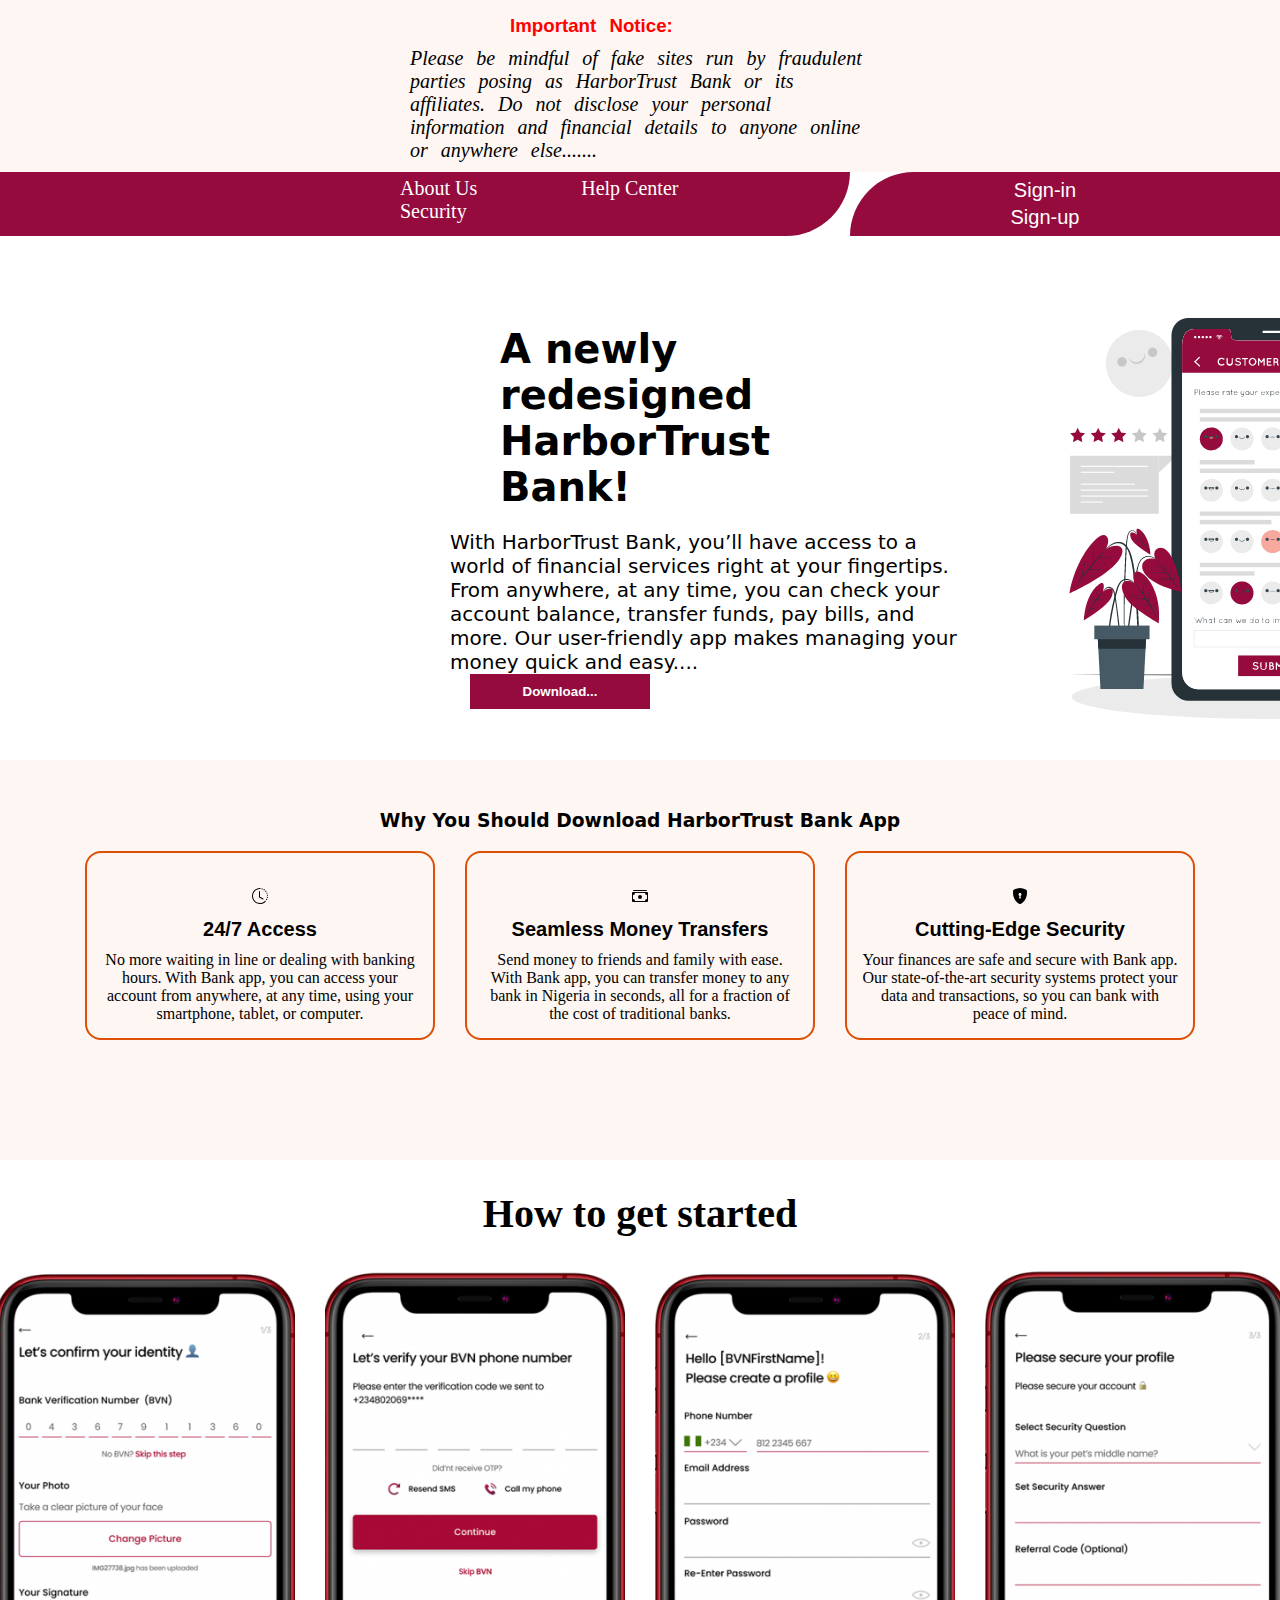
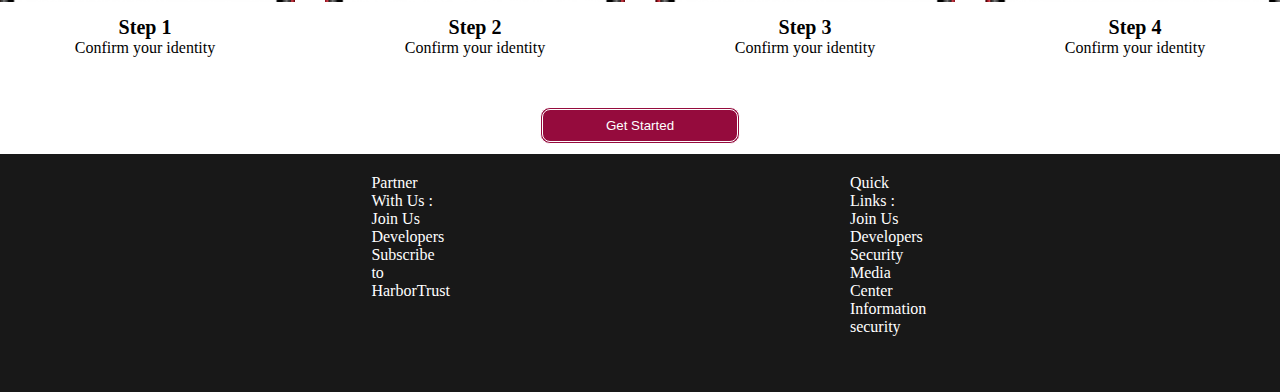
==== commit 12d30b7a: "add more in security" ====
--- a/index.html
+++ b/index.html
@@ -41,6 +41,7 @@
         </div>
         <div id="img" class="animate__animated animate__backInRight"><img src="image/Customer Survey.gif" alt=""></div>
     </div>
+    <!-- <div class="scrib"></div> -->
 
     <main class="all">
         <div id="why">
@@ -114,10 +115,10 @@
         <div id="foot">
         <div id="Company">
             <p>Company:</p>
-            <p id="com"><a href="">About us</a></p>
+            <p id="com"><a href="about.html">About us</a></p>
             <p><a href="">HarborTrust Bank</a></p>
-            <p><a href="">Help Center</a></p>
-            <p><a href="">Security and fraud</a></p>
+            <p><a href="HelpCenter.html">Help Center</a></p>
+            <p><a href="Security.html">Security and fraud</a></p>
             <p><a href="">Website Accessibility</a></p>
             <p><a href="">Privacy Policy</a></p>
         </div>
@@ -133,9 +134,9 @@
             <p>Quick Links :</p>
             <p><a href="">Join Us</a></p>
             <p><a href="">Developers</a></p>
-            <p><a href="">Security</a></p>
+            <p><a href="Security.html">Security</a></p>
             <p><a href="">Media Center</a></p>
-            <p><a href="">Information security</a></p>
+            <p><a href="Security.html">Information security</a></p>
         </div>
 
         <div id="support">
--- a/style.css
+++ b/style.css
@@ -2,7 +2,7 @@
     padding: 0;
     margin: 0;
     box-sizing: border-box;
-  
+
 }
 
 #div {
@@ -29,14 +29,6 @@
     /* transform: translate(400px); */
 }
 
-/* @keyframes mind{ */
-/* from{ */
-/* transform: translate(100%); */
-/* } */
-/* to{ */
-/* transform: translate(-100%); */
-/* } */
-/* } */
 #main {
     display: flex;
 }
@@ -67,12 +59,12 @@
     border-top-left-radius: 100px;
 }
 
-#div2>a{
+#div2>a {
     text-decoration: none !important;
     color: white;
 }
 
-#div2>button{
+#div2>button {
     padding: 2px;
     width: 150px;
     margin-left: 60px;
@@ -85,25 +77,25 @@
     color: white;
 }
 
-#div2>button:hover{
+#div2>button:hover {
     background-color: white;
-    color:#950b3d;
+    color: #950b3d;
     border-radius: 100px;
 }
 
-#oh-new{
-    display: flex;
-}
-
-#new{
+#oh-new {
+    display: flex;
+}
+
+#new {
     /* margin: 100px 300px; */
     margin-top: 90px;
     margin-left: 400px;
     margin-right: 50px;
-    
-}
-
-#new>p{
+
+}
+
+#new>p {
     margin-left: 50px;
     margin-right: 10px;
     margin-top: 20px;
@@ -111,14 +103,14 @@
     font-size: 20px;
 }
 
-#new>h2{
+#new>h2 {
     margin-left: 100px;
     margin-right: 200px;
     font-family: system-ui, -apple-system, BlinkMacSystemFont, 'Segoe UI', Roboto, Oxygen, Ubuntu, Cantarell, 'Open Sans', 'Helvetica Neue', sans-serif;
     font-size: 40px;
 }
 
-#new>button{
+#new>button {
     margin-left: 70px;
     width: 180px;
     padding: 10px;
@@ -129,34 +121,42 @@
     font-weight: 700;
 }
 
-#img{
+#img {
     margin-top: 20px;
     margin-right: 300px;
 }
 
-#why{
+.scrib{
+    width: 30px;
+    height: 40px;
+    background-color: #950b3d;
+    border-top-right-radius: 100px;
+    border-bottom-right-radius: 100px;
+}
+
+#why {
     text-align: center;
     padding-top: 50px;
 }
 
-#why>h3{
+#why>h3 {
     font-family: system-ui, -apple-system, BlinkMacSystemFont, 'Segoe UI', Roboto, Oxygen, Ubuntu, Cantarell, 'Open Sans', 'Helvetica Neue', sans-serif;
     font-weight: 700;
 }
 
-main{
+main {
     width: 100%;
     height: 400px;
     background-color: #fdf6f2;
 }
 
-#oh-sec{
+#oh-sec {
     display: flex;
     justify-content: center;
     gap: 30px;
 }
 
-#sec{
+#sec {
     width: 350px;
     padding: 15px;
     border: 2px solid #dd4f05;
@@ -165,66 +165,66 @@
     margin-top: 20px;
 }
 
-#sec>svg{
+#sec>svg {
     margin-top: 20px;
     margin-bottom: 10px;
 }
 
-#sec>svg:hover{
+#sec>svg:hover {
     color: #dd4f05;
 }
 
-#sec>h5{
+#sec>h5 {
     font-family: sans-serif;
     font-weight: bold;
     font-size: 20px;
     margin-bottom: 10px;
 }
 
-#start{
+#start {
     text-align: center;
     margin-top: 30px;
 }
 
-#start>h3{
+#start>h3 {
     font-weight: bold;
     font-size: 40px;
 }
 
-#imag{
+#imag {
     margin-top: 30px;
     display: flex;
     justify-content: center;
     gap: 30px;
 }
 
-#ver:hover{
+#ver:hover {
     transition: all 1s ease-in;
     scale: 110% !important;
 }
 
-#ver>h4{
+#ver>h4 {
     margin-top: 10px;
     font-size: 20px;
     font-weight: bold;
 }
 
-#get{
+#get {
     text-align: center;
     margin-top: 50px;
 }
 
-#get>button{
+#get>button {
     width: 200px;
     padding: 8px;
     border-radius: 10px;
     border: none;
-    background-color:#950b3d;
+    background-color: #950b3d;
     color: white;
     border-style: double;
 }
 
-#foot{
+#foot {
     margin-top: 10px;
     background-color: #181818;
     display: flex;
@@ -233,55 +233,55 @@
     gap: 400px;
 }
 
-#Company{
-    color: white;
-}
-
-#Company>p>a{
+#Company {
+    color: white;
+}
+
+#Company>p>a {
     color: white !important;
     text-decoration: none;
 }
 
-#Company>p>a:hover{
+#Company>p>a:hover {
     color: #950b3d !important;
 }
 
-#Partner{
-    color: white;
-}
-
-#Partner>p>a{
+#Partner {
+    color: white;
+}
+
+#Partner>p>a {
     color: white !important;
     text-decoration: none;
 }
 
-#Partner>p>a:hover{
+#Partner>p>a:hover {
     color: #950b3d !important;
 }
 
-#quick{
-    color: white;
-}
-
-#quick>p>a{
+#quick {
+    color: white;
+}
+
+#quick>p>a {
     color: white !important;
     text-decoration: none;
 }
 
-#quick>p>a:hover{
+#quick>p>a:hover {
     color: #950b3d !important;
 }
 
-#support{
-    color: white;
-}
-
-#support>p>a{
+#support {
+    color: white;
+}
+
+#support>p>a {
     color: white !important;
     text-decoration: none;
 }
 
-#support>p>a:hover{
+#support>p>a:hover {
     color: #950b3d !important;
 }
 
@@ -291,17 +291,17 @@
 
 
 
-     /* About */
-     *{
-        padding: 0;
-        margin: 0;
-        box-sizing: border-box;
-    }
-
-#about{
+/* About */
+* {
+    padding: 0;
+    margin: 0;
+    box-sizing: border-box;
+}
+
+#about {
     width: 100%;
     height: 700px;
-    background-color:  #950b3d;
+    background-color: #950b3d;
     background-image: url(image/banner-c0c076bf.png);
     background-size: cover;
     background-repeat: no-repeat;
@@ -309,18 +309,18 @@
     text-align: center;
 }
 
-#about>h1{
-    color: white;
-}
-
-strong{
+#about>h1 {
+    color: white;
+}
+
+strong {
     font-family: sans-serif;
     font-size: 20px;
 }
 
-#body{
+#body {
     width: 1000px;
-    height: 700px;
+    height: 750px;
     background-color: white;
     margin-left: 25%;
     border-radius: 10px;
@@ -329,7 +329,7 @@
     padding-right: 40px;
 }
 
-#body>p{
+#body>p {
     font-family: 'Segoe UI', Tahoma, Geneva, Verdana, sans-serif;
     font-size: 25px;
     font-style: italic;
@@ -337,6 +337,78 @@
     word-spacing: 10px;
 }
 
+.comp>h2{
+    margin-top: 350px;
+    font-family: 'Franklin Gothic Medium', 'Arial Narrow', Arial,
+    sans-serif;
+    margin-left: 820px;
+    margin-bottom: 80px;
+    font-size: 50px !important;
+}
+
+#step1{
+    display: flex;
+    justify-content: center;
+    justify-content: space-around;
+    margin-bottom: 60px;
+}
+
+.entrep>h3{
+    font-family: 'Franklin Gothic Medium', 'Arial Narrow', Arial,
+    sans-serif;
+    color: #950b3d;
+    margin-left: 00px;
+    margin-top: 100px;
+    font-size: 50px;
+    margin-left: 500px;
+}
+
+.entrep>p{
+    font-family: sans-serif;
+    font-size: 23px;
+    margin-left: 500px;
+    margin-right: 90px;
+    font-weight: bold;
+}
+
+#colla{
+    margin-right: 400px;
+}
+
+#step2{
+    display: flex;
+    justify-content: center;
+    justify-content: space-around;
+    margin-bottom: 60px;
+}
+
+#colla1{
+    margin-left: 400px;
+}
+
+.entrep1>h3{
+    font-family: 'Franklin Gothic Medium', 'Arial Narrow', Arial,
+    sans-serif;
+    color: #950b3d;
+    margin-left: 150px;
+    margin-top: 100px;
+    font-size: 50px;
+    margin-right: 00px;
+}
+
+.entrep1>p{
+    font-family: sans-serif;
+    font-size: 23px;
+    margin-right:400px;
+    margin-left: 100px;
+
+}
+
+
+
+
+
+
 /* security */
 
 .div {
@@ -344,8 +416,8 @@
     background-color: #fdf6f2;
     padding: 10px;
     word-spacing: 8px;
-    border: solid 1px  #950b3d;
-    box-shadow:1px 1px 2px #950b3d;
+    border: solid 1px #950b3d;
+    box-shadow: 1px 1px 2px #950b3d;
 }
 
 .div>h3 {
@@ -363,7 +435,7 @@
     font-size: 20px;
 }
 
-.sec{
+.sec {
     width: 100%;
     height: 300px;
     background-image: url(image/personal-e-banking-banner.jpg);
@@ -371,7 +443,7 @@
     background-position: bottom;
 }
 
-.dive{
+.dive {
     display: flex;
     margin-top: 2px;
     margin-left: 400px;
@@ -379,90 +451,347 @@
     font-size: 25px;
 }
 
-.dive>p>a{
-    text-decoration: none;
+.dive>p>a {
+    text-decoration: none;
+    padding-left: 8px;
+    color: black;
+}
+
+.dive>p>a:hover {
+    color: #950b3d;
+}
+
+.dive>p {
     padding-left: 10px;
 }
 
-.dive>p{
-    
-}
-
-@media(max-width:780px){
- #main{
-    width: 100%;
-    /* display: none; */
- }
- #div2> button{
-    background-color: transparent;
-    margin-left: 0px;
- }
-#div1>a{
-    margin-left: 30px;
+.sec {
+    position: sticky;
+    bottom: 0;
+    top: 0;
+}
+
+.sec>h1 {
+    margin-left: 430px;
     margin-top: 80px;
-}
- #div1{
-    width: 50%;
-    padding-left:0px;
- }
- #div2{
-    justify-content: space-around;
-    align-items: center;
-    width:50%;
-    font-size: 7px;
-    display: flex;
-  }
-  #div{
-    display: none;
-  }
-  #oh .new{
+    font-family: 'Franklin Gothic Medium', 'Arial Narrow', Arial, sans-serif;
+    font-size: 65px;
+}
+
+.safeguard>h2 {
+    font-family: 'Franklin Gothic Medium', 'Arial Narrow', Arial, sans-serif;
+    margin-left: 400px;
+    margin-top: 30px;
+    font-size: 30px;
+}
+
+.safeguard>h2:hover {
+    text-decoration: underline;
+    color: #950b3d;
+}
+
+.safeguard>p {
+    margin-top: 20px;
+    margin-left: 400px;
+    margin-right: 600px;
+    font-family: system-ui, -apple-system, BlinkMacSystemFont, 'Segoe UI', Roboto, Oxygen, Ubuntu, Cantarell, 'Open Sans', 'Helvetica Neue', sans-serif;
+    font-size: 18px;
+}
+
+.tips>h3 {
+    font-family: 'Franklin Gothic Medium', 'Arial Narrow', Arial,
+        sans-serif;
+    margin-left: 400px;
+    margin-top: 30px;
+    font-size: 30px;
+}
+
+.tips>h3:hover {
+    text-decoration: underline;
+    color: #950b3d;
+}
+
+.tips>li {
+    margin-left: 400px;
+    margin-right: 600px;
+    font-family: system-ui, -apple-system, BlinkMacSystemFont, 'Segoe UI', Roboto, Oxygen, Ubuntu, Cantarell, 'Open Sans', 'Helvetica Neue', sans-serif;
+    padding-top: 30px;
+}
+
+.hr {
+    width: 900px;
+    margin-left: 400px;
+    margin-top: 80px;
+}
+
+.fraud>h3 {
+    font-family: 'Franklin Gothic Medium', 'Arial Narrow', Arial,
+        sans-serif;
+    margin-left: 400px;
+    margin-top: 50px;
+    font-size: 30px;
+}
+
+.fraud>h3:hover {
+    text-decoration: underline;
+    color: #950b3d;
+}
+
+.fraud>p {
+    margin-top: 20px;
+    margin-left: 400px;
+    margin-right: 600px;
+    font-family: system-ui, -apple-system, BlinkMacSystemFont, 'Segoe UI', Roboto, Oxygen, Ubuntu, Cantarell, 'Open Sans', 'Helvetica Neue', sans-serif;
+    font-size: 18px;
+}
+
+hr {
+    margin-top: 50px;
+    margin-bottom: 50px;
+    width: 200px;
+    margin-left: 400px;
+}
+
+.email>h4 {
+    font-family: 'Franklin Gothic Medium', 'Arial Narrow', Arial,
+        sans-serif;
+    margin-left: 400px;
+    margin-top: 50px;
+    font-size: 20px;
+}
+
+.email>p {
+    margin-top: 20px;
+    margin-left: 400px;
+    margin-right: 600px;
+    font-family: system-ui, -apple-system, BlinkMacSystemFont, 'Segoe UI', Roboto, Oxygen, Ubuntu, Cantarell, 'Open Sans', 'Helvetica Neue', sans-serif;
+    font-size: 16px;
+}
+
+.web>h4 {
+    font-family: 'Franklin Gothic Medium', 'Arial Narrow', Arial,
+        sans-serif;
+    margin-left: 400px;
+    margin-top: 50px;
+    font-size: 20px;
+}
+
+.web>p {
+    margin-top: 20px;
+    margin-left: 400px;
+    margin-right: 600px;
+    font-family: system-ui, -apple-system, BlinkMacSystemFont, 'Segoe UI', Roboto, Oxygen, Ubuntu, Cantarell, 'Open Sans', 'Helvetica Neue', sans-serif;
+    font-size: 16px;
+}
+
+.foot {
+    margin-top: 10px;
+    background-color: #181818;
     display: flex;
     justify-content: center;
-    align-items: center;
-    width: 60%;
-  }
-  #new{
-    margin-left:30px;
-    margin-right:0px;
-  }
-  #new h2{
-    width: 100%;
-  }
-  #new h2{
-    margin-left: 0px;
-    font-size: 28px;
-    width: 100%;
-  }
-  #new p{
-    font-size: 17px;
-    margin-left: 0px;
-  }
-  #new button{
-    margin-left: 0px;
+    padding: 20px;
+    gap: 400px;
+}
+
+.Company {
+    color: white;
+}
+
+.Company>p>a {
+    color: white !important;
+    text-decoration: none;
+}
+
+.Company>p>a:hover {
+    color: #950b3d !important;
+}
+
+.Partner {
+    color: white;
+}
+
+.Partner>p>a {
+    color: white !important;
+    text-decoration: none;
+}
+
+.Partner>p>a:hover {
+    color: #950b3d !important;
+}
+
+.quick {
+    color: white;
+}
+
+.quick>p>a {
+    color: white !important;
+    text-decoration: none;
+}
+
+.quick>p>a:hover {
+    color: #950b3d !important;
+}
+
+.support {
+    color: white;
+}
+
+.support>p>a {
+    color: white !important;
+    text-decoration: none;
+}
+
+.support>p>a:hover {
+    color: #950b3d !important;
+}
+
+.hrr{
+    width: 900px;
+}
+
+.resp>h3 {
+    font-family: 'Franklin Gothic Medium', 'Arial Narrow', Arial,
+        sans-serif;
+    margin-left: 400px;
     margin-top: 30px;
-  }
-  #img img{
-    margin-top: 50px;
-    width: 340px;
-  }
-  #imag img{
-    width: 150px;
-  }
-  #oh-sec{
-    gap: 5px;
-    flex-direction: column;
-  }#sec{
-    margin-left: 100px;
-    width: 550px;
-    height: 200px;
-  }
-  #foot{
-    gap: 50px;
-    /* display: none; */
-  }
-main{
-    width: 100%;
-    overflow-x: hidden;
-    height: 800px;
-}
+    font-size: 25px;
+}
+
+.resp>p {
+    margin-top: 20px;
+    margin-left: 400px;
+    margin-right: 600px;
+    font-family: system-ui, -apple-system, BlinkMacSystemFont, 'Segoe UI', Roboto, Oxygen, Ubuntu, Cantarell, 'Open Sans', 'Helvetica Neue', sans-serif;
+    font-size: 18px;
+    margin-bottom: 30px;
+}
+
+.policy>h3 {
+    font-family: 'Franklin Gothic Medium', 'Arial Narrow', Arial,
+        sans-serif;
+    margin-left: 400px;
+    margin-top: 30px;
+    font-size: 25px;
+}
+
+.policy>p {
+    margin-top: 20px;
+    margin-left: 400px;
+    margin-right: 600px;
+    font-family: system-ui, -apple-system, BlinkMacSystemFont, 'Segoe UI', Roboto, Oxygen, Ubuntu, Cantarell, 'Open Sans', 'Helvetica Neue', sans-serif;
+    font-size: 18px;
+    margin-bottom: 30px;
+}
+
+.policy>li{
+    margin-top: 20px;
+    margin-left: 400px;
+    margin-right: 600px;
+    font-family: system-ui, -apple-system, BlinkMacSystemFont, 'Segoe UI', Roboto, Oxygen, Ubuntu, Cantarell, 'Open Sans', 'Helvetica Neue', sans-serif;
+    font-size: 18px;
+    margin-bottom: 30px;
+}
+
+/* Help Center */
+
+
+
+
+
+
+@media(max-width:780px) {
+    #main {
+        width: 100%;
+        /* display: none; */
+    }
+
+    #div2>button {
+        background-color: transparent;
+        margin-left: 0px;
+    }
+
+    #div1>a {
+        margin-left: 30px;
+        margin-top: 80px;
+    }
+
+    #div1 {
+        width: 50%;
+        padding-left: 0px;
+    }
+
+    #div2 {
+        justify-content: space-around;
+        align-items: center;
+        width: 50%;
+        font-size: 7px;
+        display: flex;
+    }
+
+    #div {
+        display: none;
+    }
+
+    #oh .new {
+        display: flex;
+        justify-content: center;
+        align-items: center;
+        width: 60%;
+    }
+
+    #new {
+        margin-left: 30px;
+        margin-right: 0px;
+    }
+
+    #new h2 {
+        width: 100%;
+    }
+
+    #new h2 {
+        margin-left: 0px;
+        font-size: 28px;
+        width: 100%;
+    }
+
+    #new p {
+        font-size: 17px;
+        margin-left: 0px;
+    }
+
+    #new button {
+        margin-left: 0px;
+        margin-top: 30px;
+    }
+
+    #img img {
+        margin-top: 50px;
+        width: 340px;
+    }
+
+    #imag img {
+        width: 150px;
+    }
+
+    #oh-sec {
+        gap: 5px;
+        flex-direction: column;
+    }
+
+    #sec {
+        margin-left: 100px;
+        width: 550px;
+        height: 200px;
+    }
+
+    #foot {
+        gap: 50px;
+        /* display: none; */
+    }
+
+    main {
+        width: 100%;
+        overflow-x: hidden;
+        height: 800px;
+    }
 }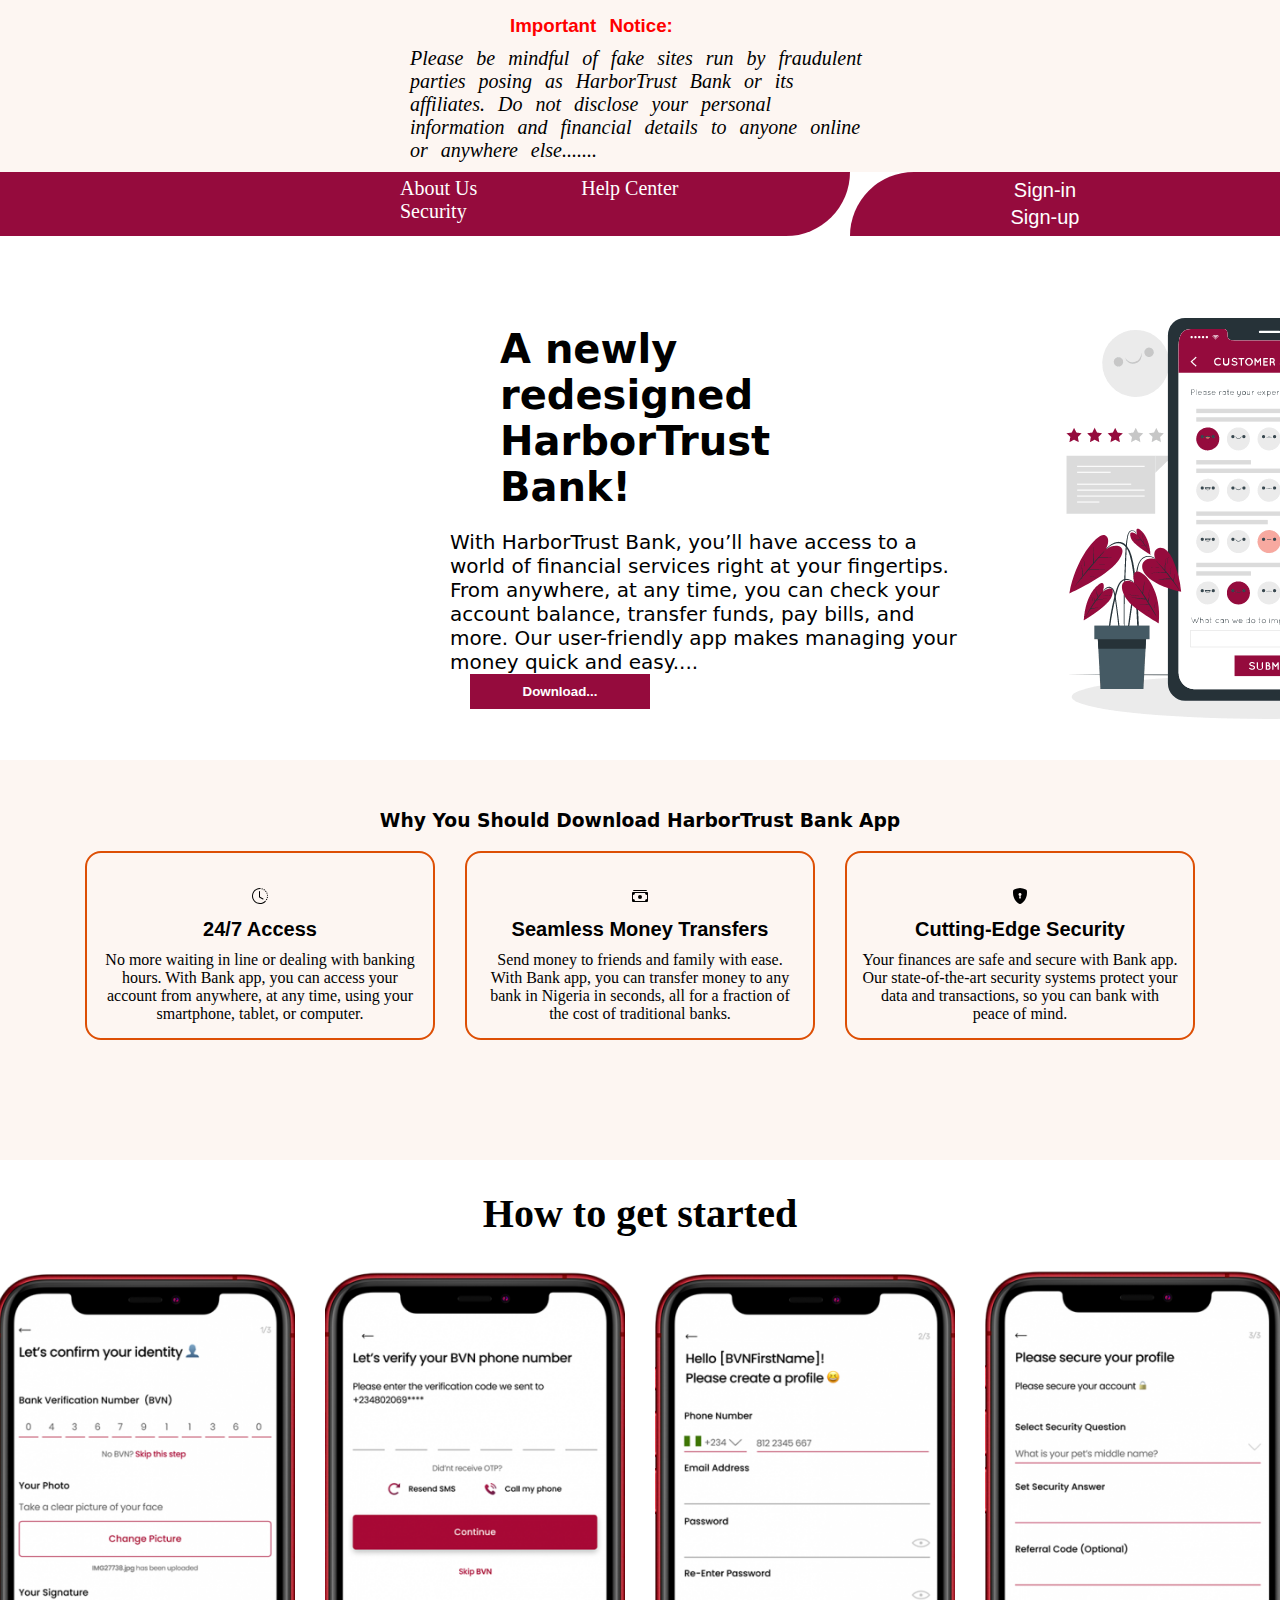
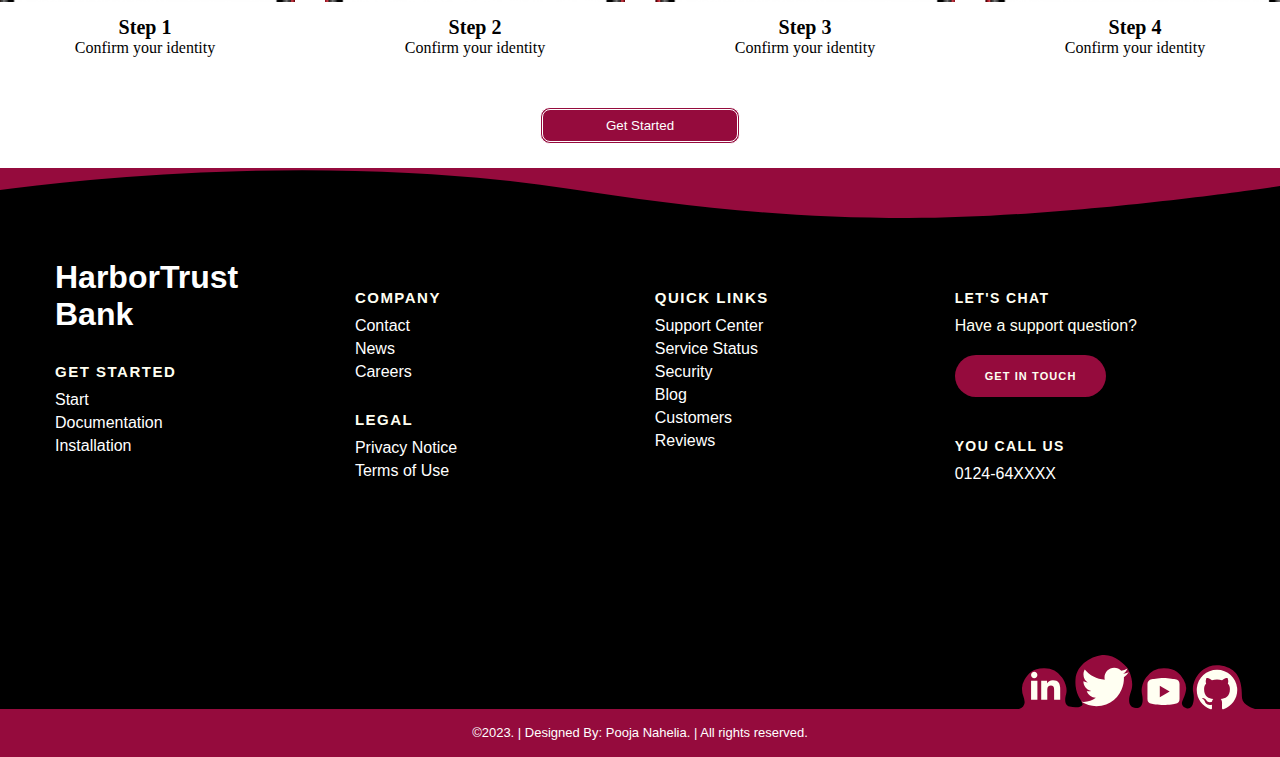
==== commit e15592c3: "work in progress" ====
--- a/index.html
+++ b/index.html
@@ -88,22 +88,26 @@
     <div id="start">
         <h3>How to get started</h3>
         <div id="imag">
-        <div id="ver"><img src="image/confirm-your-identity-p68oifdyso71ixul85t3ocvhilrum1bvc0ea3ykj4o.png" alt=""  width="300px">
-            <h4>Step 1</h4>
-            <p>Confirm your identity</p>
-        </div>
-        <div id="ver"><img src="image/verify-your-phone-number-p68oiufdu0rmop8qscb4s92v0rpq16zkq2u1sdy8d4.png" alt="" width="300px">
-            <h4>Step 2</h4>
-            <p>Confirm your identity</p>
-        </div>
-        <div id="ver"><img src="image/create-a-profile-p68oij5bk0c6tdp4m7flybxbw59bgtqsoj0812eyfs.png" alt=""  width="300px">
-            <h4>Step 3</h4>
-            <p>Confirm your identity</p>
-        </div>
-        <div id="ver"><img src="image/secure-your-profile-p68oilyu4ig1s7l15qnhnt7poavf3x1zowyogwarx4.png" alt=""  width="300px">
-            <h4>Step 4</h4>
-            <p>Confirm your identity</p>
-        </div>
+            <div id="ver"><img src="image/confirm-your-identity-p68oifdyso71ixul85t3ocvhilrum1bvc0ea3ykj4o.png" alt=""
+                    width="300px">
+                <h4>Step 1</h4>
+                <p>Confirm your identity</p>
+            </div>
+            <div id="ver"><img src="image/verify-your-phone-number-p68oiufdu0rmop8qscb4s92v0rpq16zkq2u1sdy8d4.png"
+                    alt="" width="300px">
+                <h4>Step 2</h4>
+                <p>Confirm your identity</p>
+            </div>
+            <div id="ver"><img src="image/create-a-profile-p68oij5bk0c6tdp4m7flybxbw59bgtqsoj0812eyfs.png" alt=""
+                    width="300px">
+                <h4>Step 3</h4>
+                <p>Confirm your identity</p>
+            </div>
+            <div id="ver"><img src="image/secure-your-profile-p68oilyu4ig1s7l15qnhnt7poavf3x1zowyogwarx4.png" alt=""
+                    width="300px">
+                <h4>Step 4</h4>
+                <p>Confirm your identity</p>
+            </div>
         </div>
     </div>
 
@@ -111,45 +115,156 @@
         <button>Get Started</button>
     </div>
 
-    <footer>
-        <div id="foot">
-        <div id="Company">
-            <p>Company:</p>
-            <p id="com"><a href="about.html">About us</a></p>
-            <p><a href="">HarborTrust Bank</a></p>
-            <p><a href="HelpCenter.html">Help Center</a></p>
-            <p><a href="Security.html">Security and fraud</a></p>
-            <p><a href="">Website Accessibility</a></p>
-            <p><a href="">Privacy Policy</a></p>
-        </div>
-
-        <div id="Partner">
-            <p>Partner With Us :</p>
-            <p><a href="">Join Us</a></p>
-            <p><a href="">Developers</a></p>
-            <p><a href="">Subscribe to HarborTrust</a></p>
-        </div>
-
-        <div id="quick">
-            <p>Quick Links :</p>
-            <p><a href="">Join Us</a></p>
-            <p><a href="">Developers</a></p>
-            <p><a href="Security.html">Security</a></p>
-            <p><a href="">Media Center</a></p>
-            <p><a href="Security.html">Information security</a></p>
-        </div>
-
-        <div id="support">
-            <p>Supported :</p>
-            <img src="" alt="">
-            <p><a href="">Connect with us :</a></p>
-            <img src="" alt="">
-        </div>
-    </div>
-    </footer>
-
-
-        <script src="javascript.js"></script>
+    <div class="pg-footer">
+        <footer class="footer">
+            <svg class="footer-wave-svg" xmlns="http://www.w3.org/2000/svg" viewBox="0 0 1200 100"
+                preserveAspectRatio="none">
+                <path class="footer-wave-path"
+                    d="M851.8,100c125,0,288.3-45,348.2-64V0H0v44c3.7-1,7.3-1.9,11-2.9C80.7,22,151.7,10.8,223.5,6.3C276.7,2.9,330,4,383,9.8 c52.2,5.7,103.3,16.2,153.4,32.8C623.9,71.3,726.8,100,851.8,100z">
+                </path>
+            </svg>
+            <div class="footer-content">
+                <div class="footer-content-column">
+                    <div class="footer-logo">
+                        <a class="footer-logo-link" href="#">
+                            <span class="hidden-link-text">LOGO</span>
+                            <h1>HarborTrust Bank</h1>
+                        </a>
+                    </div>
+                    <div class="footer-menu">
+                        <h2 class="footer-menu-name"> Get Started</h2>
+                        <ul id="menu-get-started" class="footer-menu-list">
+                            <li class="menu-item menu-item-type-post_type menu-item-object-product">
+                                <a href="signup.html">Start</a>
+                            </li>
+                            <li class="menu-item menu-item-type-post_type menu-item-object-product">
+                                <a href="#">Documentation</a>
+                            </li>
+                            <li class="menu-item menu-item-type-post_type menu-item-object-product">
+                                <a href="#">Installation</a>
+                            </li>
+                        </ul>
+                    </div>
+                </div>
+                
+                <div class="footer-content-column">
+                    <div class="footer-menu">
+                        <h2 class="footer-menu-name"> Company</h2>
+                        <ul id="menu-company" class="footer-menu-list">
+                            <li class="menu-item menu-item-type-post_type menu-item-object-page">
+                                <a href="#">Contact</a>
+                            </li>
+                            <li class="menu-item menu-item-type-taxonomy menu-item-object-category">
+                                <a href="#">News</a>
+                            </li>
+                            <li class="menu-item menu-item-type-post_type menu-item-object-page">
+                                <a href="#">Careers</a>
+                            </li>
+                        </ul>
+                    </div>
+                    <div class="footer-menu">
+                        <h2 class="footer-menu-name"> Legal</h2>
+                        <ul id="menu-legal" class="footer-menu-list">
+                            <li
+                                class="menu-item menu-item-type-post_type menu-item-object-page menu-item-privacy-policy menu-item-170434">
+                                <a href="#">Privacy Notice</a>
+                            </li>
+                            <li class="menu-item menu-item-type-post_type menu-item-object-page">
+                                <a href="#">Terms of Use</a>
+                            </li>
+                        </ul>
+                    </div>
+                </div>
+                <div class="footer-content-column">
+                    <div class="footer-menu">
+                        <h2 class="footer-menu-name"> Quick Links</h2>
+                        <ul id="menu-quick-links" class="footer-menu-list">
+                            <li class="menu-item menu-item-type-custom menu-item-object-custom">
+                                <a target="_blank" rel="noopener noreferrer" href="#">Support Center</a>
+                            </li>
+                            <li class="menu-item menu-item-type-custom menu-item-object-custom">
+                                <a target="_blank" rel="noopener noreferrer" href="#">Service Status</a>
+                            </li>
+                            <li class="menu-item menu-item-type-post_type menu-item-object-page">
+                                <a href="#">Security</a>
+                            </li>
+                            <li class="menu-item menu-item-type-post_type menu-item-object-page">
+                                <a href="#">Blog</a>
+                            </li>
+                            <li class="menu-item menu-item-type-post_type_archive menu-item-object-customer">
+                                <a href="#">Customers</a>
+                            </li>
+                            <li class="menu-item menu-item-type-post_type menu-item-object-page">
+                                <a href="#">Reviews</a>
+                            </li>
+                        </ul>
+                    </div>
+                </div>
+                <div class="footer-content-column">
+                    <div class="footer-call-to-action">
+                        <h2 class="footer-call-to-action-title"> Let's Chat</h2>
+                        <p class="footer-call-to-action-description"> Have a support question?</p>
+                        <a class="footer-call-to-action-button button" href="#" target="_self"> Get in Touch </a>
+                    </div>
+                    <div class="footer-call-to-action">
+                        <h2 class="footer-call-to-action-title"> You Call Us</h2>
+                        <p class="footer-call-to-action-link-wrapper"> <a class="footer-call-to-action-link"
+                                href="tel:0124-64XXXX" target="_self"> 0124-64XXXX </a></p>
+                    </div>
+                </div>
+                <div class="footer-social-links"> <svg class="footer-social-amoeba-svg"
+                        xmlns="http://www.w3.org/2000/svg" viewBox="0 0 236 54">
+                        <path class="footer-social-amoeba-path"
+                            d="M223.06,43.32c-.77-7.2,1.87-28.47-20-32.53C187.78,8,180.41,18,178.32,20.7s-5.63,10.1-4.07,16.7-.13,15.23-4.06,15.91-8.75-2.9-6.89-7S167.41,36,167.15,33a18.93,18.93,0,0,0-2.64-8.53c-3.44-5.5-8-11.19-19.12-11.19a21.64,21.64,0,0,0-18.31,9.18c-2.08,2.7-5.66,9.6-4.07,16.69s.64,14.32-6.11,13.9S108.35,46.5,112,36.54s-1.89-21.24-4-23.94S96.34,0,85.23,0,57.46,8.84,56.49,24.56s6.92,20.79,7,24.59c.07,2.75-6.43,4.16-12.92,2.38s-4-10.75-3.46-12.38c1.85-6.6-2-14-4.08-16.69a21.62,21.62,0,0,0-18.3-9.18C13.62,13.28,9.06,19,5.62,24.47A18.81,18.81,0,0,0,3,33a21.85,21.85,0,0,0,1.58,9.08,16.58,16.58,0,0,1,1.06,5A6.75,6.75,0,0,1,0,54H236C235.47,54,223.83,50.52,223.06,43.32Z">
+                        </path>
+                    </svg>
+                    <a class="footer-social-link linkedin" href="#" target="_blank">
+                        <span class="hidden-link-text">Linkedin</span>
+                        <svg class="footer-social-icon-svg" xmlns="http://www.w3.org/2000/svg" viewBox="0 0 30 30" >
+                            <path class="footer-social-icon-path"
+                                d="M9,25H4V10h5V25z M6.501,8C5.118,8,4,6.879,4,5.499S5.12,3,6.501,3C7.879,3,9,4.121,9,5.499C9,6.879,7.879,8,6.501,8z M27,25h-4.807v-7.3c0-1.741-0.033-3.98-2.499-3.98c-2.503,0-2.888,1.896-2.888,3.854V25H12V9.989h4.614v2.051h0.065 c0.642-1.18,2.211-2.424,4.551-2.424c4.87,0,5.77,3.109,5.77,7.151C27,16.767,27,25,27,25z">
+                            </path>
+                        </svg>
+                    </a>
+                    <a class="footer-social-link twitter" href="#" target="_blank">
+                        <span class="hidden-link-text">Twitter</span>
+                        <svg class="footer-social-icon-svg" xmlns="http://www.w3.org/2000/svg" viewBox="0 0 26 26">
+                            <path class="footer-social-icon-path"
+                                d="M 25.855469 5.574219 C 24.914063 5.992188 23.902344 6.273438 22.839844 6.402344 C 23.921875 5.75 24.757813 4.722656 25.148438 3.496094 C 24.132813 4.097656 23.007813 4.535156 21.8125 4.769531 C 20.855469 3.75 19.492188 3.113281 17.980469 3.113281 C 15.082031 3.113281 12.730469 5.464844 12.730469 8.363281 C 12.730469 8.773438 12.777344 9.175781 12.867188 9.558594 C 8.503906 9.339844 4.636719 7.246094 2.046875 4.070313 C 1.59375 4.847656 1.335938 5.75 1.335938 6.714844 C 1.335938 8.535156 2.261719 10.140625 3.671875 11.082031 C 2.808594 11.054688 2 10.820313 1.292969 10.425781 C 1.292969 10.449219 1.292969 10.46875 1.292969 10.492188 C 1.292969 13.035156 3.101563 15.15625 5.503906 15.640625 C 5.0625 15.761719 4.601563 15.824219 4.121094 15.824219 C 3.78125 15.824219 3.453125 15.792969 3.132813 15.730469 C 3.800781 17.8125 5.738281 19.335938 8.035156 19.375 C 6.242188 20.785156 3.976563 21.621094 1.515625 21.621094 C 1.089844 21.621094 0.675781 21.597656 0.265625 21.550781 C 2.585938 23.039063 5.347656 23.90625 8.3125 23.90625 C 17.96875 23.90625 23.25 15.90625 23.25 8.972656 C 23.25 8.742188 23.246094 8.515625 23.234375 8.289063 C 24.261719 7.554688 25.152344 6.628906 25.855469 5.574219 ">
+                            </path>
+                        </svg>
+                    </a>
+                    <a class="footer-social-link youtube" href="#" target="_blank">
+                        <span class="hidden-link-text">Youtube</span>
+                        <svg class="footer-social-icon-svg" xmlns="http://www.w3.org/2000/svg" viewBox="0 0 30 30">
+                            <path class="footer-social-icon-path"
+                                d="M 15 4 C 10.814 4 5.3808594 5.0488281 5.3808594 5.0488281 L 5.3671875 5.0644531 C 3.4606632 5.3693645 2 7.0076245 2 9 L 2 15 L 2 15.001953 L 2 21 L 2 21.001953 A 4 4 0 0 0 5.3769531 24.945312 L 5.3808594 24.951172 C 5.3808594 24.951172 10.814 26.001953 15 26.001953 C 19.186 26.001953 24.619141 24.951172 24.619141 24.951172 L 24.621094 24.949219 A 4 4 0 0 0 28 21.001953 L 28 21 L 28 15.001953 L 28 15 L 28 9 A 4 4 0 0 0 24.623047 5.0546875 L 24.619141 5.0488281 C 24.619141 5.0488281 19.186 4 15 4 z M 12 10.398438 L 20 15 L 12 19.601562 L 12 10.398438 z">
+                            </path>
+                        </svg>
+                    </a>
+                    <a class="footer-social-link github" href="#" target="_blank">
+                        <span class="hidden-link-text">Github</span>
+                        <svg class="footer-social-icon-svg" xmlns="http://www.w3.org/2000/svg" viewBox="0 0 32 32">
+                            <path class="footer-social-icon-path"
+                                d="M 16 4 C 9.371094 4 4 9.371094 4 16 C 4 21.300781 7.4375 25.800781 12.207031 27.386719 C 12.808594 27.496094 13.027344 27.128906 13.027344 26.808594 C 13.027344 26.523438 13.015625 25.769531 13.011719 24.769531 C 9.671875 25.492188 8.96875 23.160156 8.96875 23.160156 C 8.421875 21.773438 7.636719 21.402344 7.636719 21.402344 C 6.546875 20.660156 7.71875 20.675781 7.71875 20.675781 C 8.921875 20.761719 9.554688 21.910156 9.554688 21.910156 C 10.625 23.746094 12.363281 23.214844 13.046875 22.910156 C 13.15625 22.132813 13.46875 21.605469 13.808594 21.304688 C 11.144531 21.003906 8.34375 19.972656 8.34375 15.375 C 8.34375 14.0625 8.8125 12.992188 9.578125 12.152344 C 9.457031 11.851563 9.042969 10.628906 9.695313 8.976563 C 9.695313 8.976563 10.703125 8.65625 12.996094 10.207031 C 13.953125 9.941406 14.980469 9.808594 16 9.804688 C 17.019531 9.808594 18.046875 9.941406 19.003906 10.207031 C 21.296875 8.65625 22.300781 8.976563 22.300781 8.976563 C 22.957031 10.628906 22.546875 11.851563 22.421875 12.152344 C 23.191406 12.992188 23.652344 14.0625 23.652344 15.375 C 23.652344 19.984375 20.847656 20.996094 18.175781 21.296875 C 18.605469 21.664063 18.988281 22.398438 18.988281 23.515625 C 18.988281 25.121094 18.976563 26.414063 18.976563 26.808594 C 18.976563 27.128906 19.191406 27.503906 19.800781 27.386719 C 24.566406 25.796875 28 21.300781 28 16 C 28 9.371094 22.628906 4 16 4 Z ">
+                            </path>
+                        </svg>
+                    </a>
+                </div>
+            </div>
+            <div class="footer-copyright">
+                <div class="footer-copyright-wrapper">
+                    <p class="footer-copyright-text">
+                        <a class="footer-copyright-link" href="#" target="_self"> ©2023. | Designed By: Pooja Nahelia. |
+                            All rights reserved. </a>
+                    </p>
+                </div>
+            </div>
+        </footer>
+    </div>
+
+
+    <script src="javascript.js"></script>
 </body>
 
 </html>--- a/style.css
+++ b/style.css
@@ -59,10 +59,10 @@
     border-top-left-radius: 100px;
 }
 
-#div2>a {
-    text-decoration: none !important;
-    color: white;
-}
+/* #div2>a { */
+    /* text-decoration: none !important; */
+    /* color: white; */
+/* } */
 
 #div2>button {
     padding: 2px;
@@ -224,67 +224,260 @@
     border-style: double;
 }
 
-#foot {
+* {
+    margin: 0;
+    padding: 0;
+}
+
+a {
+    color: #fff;
+    text-decoration: none;
+}
+
+.pg-footer {
+    font-family: 'Roboto', sans-serif;
+}
+
+
+.footer {
+    background-color: black;
+    color: #fff;
+    margin-top: 25px;
+}
+
+.footer-wave-svg {
+    background-color: transparent;
+    display: block;
+    height: 30px;
+    position: relative;
+    top: -1px;
+    width: 100%;
+}
+
+.footer-wave-path {
+    fill: #950b3d;
+}
+
+.footer-content {
+    margin-left: auto;
+    margin-right: auto;
+    max-width: 1230px;
+    padding: 40px 15px 450px;
+    position: relative;
+}
+
+.footer-content-column {
+    box-sizing: border-box;
+    float: left;
+    padding-left: 15px;
+    padding-right: 15px;
+    width: 100%;
+    color: #fff;
+}
+
+.footer-content-column ul li a {
+    color: #fff;
+    text-decoration: none;
+}
+
+.footer-logo-link {
+    display: inline-block;
+}
+
+.footer-menu {
+    margin-top: 30px;
+}
+
+.footer-menu-name {
+    color: #fffff2;
+    font-size: 15px;
+    font-weight: 900;
+    letter-spacing: .1em;
+    line-height: 18px;
+    margin-bottom: 0;
+    margin-top: 0;
+    text-transform: uppercase;
+}
+
+.footer-menu-list {
+    list-style: none;
+    margin-bottom: 0;
     margin-top: 10px;
-    background-color: #181818;
-    display: flex;
-    justify-content: center;
-    padding: 20px;
-    gap: 400px;
-}
-
-#Company {
-    color: white;
-}
-
-#Company>p>a {
-    color: white !important;
-    text-decoration: none;
-}
-
-#Company>p>a:hover {
-    color: #950b3d !important;
-}
-
-#Partner {
-    color: white;
-}
-
-#Partner>p>a {
-    color: white !important;
-    text-decoration: none;
-}
-
-#Partner>p>a:hover {
-    color: #950b3d !important;
-}
-
-#quick {
-    color: white;
-}
-
-#quick>p>a {
-    color: white !important;
-    text-decoration: none;
-}
-
-#quick>p>a:hover {
-    color: #950b3d !important;
-}
-
-#support {
-    color: white;
-}
-
-#support>p>a {
-    color: white !important;
-    text-decoration: none;
-}
-
-#support>p>a:hover {
-    color: #950b3d !important;
-}
-
+    padding-left: 0;
+}
+
+.footer-menu-list li {
+    margin-top: 5px;
+}
+
+.footer-call-to-action-description {
+    color: #fffff2;
+    margin-top: 10px;
+    margin-bottom: 20px;
+}
+
+.footer-call-to-action-button:hover {
+    background-color: #fffff2;
+    color: #00bef0;
+}
+
+.button:last-of-type {
+    margin-right: 0;
+}
+
+.footer-call-to-action-button {
+    background-color: #950b3d;
+    border-radius: 21px;
+    color: #fffff2;
+    display: inline-block;
+    font-size: 11px;
+    font-weight: 900;
+    letter-spacing: .1em;
+    line-height: 18px;
+    padding: 12px 30px;
+    margin: 0 10px 10px 0;
+    text-decoration: none;
+    text-transform: uppercase;
+    transition: background-color .2s;
+    cursor: pointer;
+    position: relative;
+}
+
+.footer-call-to-action {
+    margin-top: 30px;
+}
+
+.footer-call-to-action-title {
+    color: #fffff2;
+    font-size: 14px;
+    font-weight: 900;
+    letter-spacing: .1em;
+    line-height: 18px;
+    margin-bottom: 0;
+    margin-top: 0;
+    text-transform: uppercase;
+}
+
+.footer-call-to-action-link-wrapper {
+    margin-bottom: 0;
+    margin-top: 10px;
+    color: #fff;
+    text-decoration: none;
+}
+
+.footer-call-to-action-link-wrapper a {
+    color: #fff;
+    text-decoration: none;
+}
+
+
+
+
+
+.footer-social-links {
+    bottom: 0;
+    height: 54px;
+    position: absolute;
+    right: 0;
+    width: 236px;
+}
+
+.footer-social-amoeba-svg {
+    height: 54px;
+    left: 0;
+    display: block;
+    position: absolute;
+    top: 0;
+    width: 236px;
+}
+
+.footer-social-amoeba-path {
+    fill: #950b3d;
+}
+
+.footer-social-link.linkedin {
+    height: 26px;
+    left: -3px;
+    top: 3px;
+    width: 58px;
+}
+
+.footer-social-link {
+    display: block;
+    padding: 10px;
+    position: absolute;
+}
+
+.hidden-link-text {
+    position: absolute;
+    clip: rect(1px 1px 1px 1px);
+    clip: rect(1px, 1px, 1px, 1px);
+    -webkit-clip-path: inset(0px 0px 99.9% 99.9%);
+    clip-path: inset(0px 0px 99.9% 99.9%);
+    overflow: hidden;
+    height: 1px;
+    width: 1px;
+    padding: 0;
+    border: 0;
+    top: 50%;
+}
+
+.footer-social-icon-svg {
+    display: block;
+}
+
+.footer-social-icon-path {
+    fill: #fffff2;
+    transition: fill .2s;
+}
+
+.footer-social-link.twitter {
+    height: 28px;
+    left: 52px;
+    top: -3px;
+    width: 68px;
+}
+
+.footer-social-link.youtube {
+    height: 24px;
+    left: 116px;
+    top: 8px;
+    width: 57px;
+}
+
+.footer-social-link.github {
+    height: 34px;
+    left: 161px;
+    top: -2px;
+    width: 74px;
+}
+
+.footer-copyright {
+    background-color: #950b3d;
+    color: #fff;
+    padding: 15px 30px;
+    text-align: center;
+}
+
+.footer-copyright-wrapper {
+    margin-left: auto;
+    margin-right: auto;
+    max-width: 1200px;
+}
+
+.footer-copyright-text {
+    color: #fff;
+    font-size: 13px;
+    font-weight: 400;
+    line-height: 18px;
+    margin-bottom: 0;
+    margin-top: 0;
+}
+
+.footer-copyright-link {
+    color: #fff;
+    text-decoration: none;
+}
 
 
 
@@ -410,6 +603,11 @@
 
 
 /* security */
+*{
+    padding: 0;
+    margin: 0;
+    box-sizing: border-box;
+}
 
 .div {
     width: 100%;
@@ -692,11 +890,143 @@
     margin-bottom: 30px;
 }
 
+
+
 /* Help Center */
-
-
-
-
+*{
+    padding: 0;
+    margin: 0;
+    box-sizing: border-box;
+}
+
+.nov{
+    width: 100%;
+    padding: 15px;
+    position: sticky;
+    top: 0;
+    bottom: 0;
+    background-color: #950b3d;
+    box-shadow: 4px 4px 2px rgb(82, 78, 78);
+    display: flex;
+    padding-left: 900px;
+}
+
+#nov1>a {
+    color: white;
+    margin-left: 100px;
+    text-decoration: none;
+    font-family: serif;
+    font-size: 20px;
+}
+
+#nov2>button {
+    padding: 2px;
+    width: 150px;
+    margin-left: 60px;
+    font-family: sans-serif;
+    font-size: 20px;
+    text-decoration: none;
+    cursor: pointer;
+    border: none;
+    background-color: #950b3d;
+    color: white;
+}
+
+#nov2>button:hover {
+    background-color: white;
+    color: #950b3d;
+    border-radius: 100px;
+}
+
+.mean{
+    display: flex;
+}
+
+
+
+
+
+
+
+/* Media Query For different screens */
+@media (min-width:320px) and (max-width:479px) {
+
+    /* smartphones, portrait iPhone, portrait 480x320 phones 
+(Android) */
+    .footer-content {
+        margin-left: auto;
+        margin-right: auto;
+        max-width: 1230px;
+        padding: 40px 15px 1050px;
+        position: relative;
+    }
+}
+
+@media (min-width:480px) and (max-width:599px) {
+
+    /* smartphones, Android phones, landscape iPhone */
+    .footer-content {
+        margin-left: auto;
+        margin-right: auto;
+        max-width: 1230px;
+        padding: 40px 15px 1050px;
+        position: relative;
+    }
+}
+
+@media (min-width:600px) and (max-width: 800px) {
+
+    /* portrait tablets, portrait iPad, e-readers (Nook/Kindle), 
+landscape 800x480 phones (Android) */
+    .footer-content {
+        margin-left: auto;
+        margin-right: auto;
+        max-width: 1230px;
+        padding: 40px 15px 1050px;
+        position: relative;
+    }
+}
+
+@media (min-width:801px) {
+    /* tablet, landscape iPad, lo-res laptops ands desktops */
+
+}
+
+@media (min-width:1025px) {
+    /* big landscape tablets, laptops, and desktops */
+
+}
+
+@media (min-width:1281px) {
+    /* hi-res laptops and desktops */
+
+}
+
+
+
+@media (min-width: 760px) {
+    .footer-content {
+        margin-left: auto;
+        margin-right: auto;
+        max-width: 1230px;
+        padding: 40px 15px 450px;
+        position: relative;
+    }
+
+    .footer-wave-svg {
+        height: 50px;
+    }
+
+    .footer-content-column {
+        width: 24.99%;
+    }
+}
+
+@media (min-width: 568px) {
+    /* .footer-content-column {
+        width: 49.99%;
+    } */
+}
 
 
 @media(max-width:780px) {
